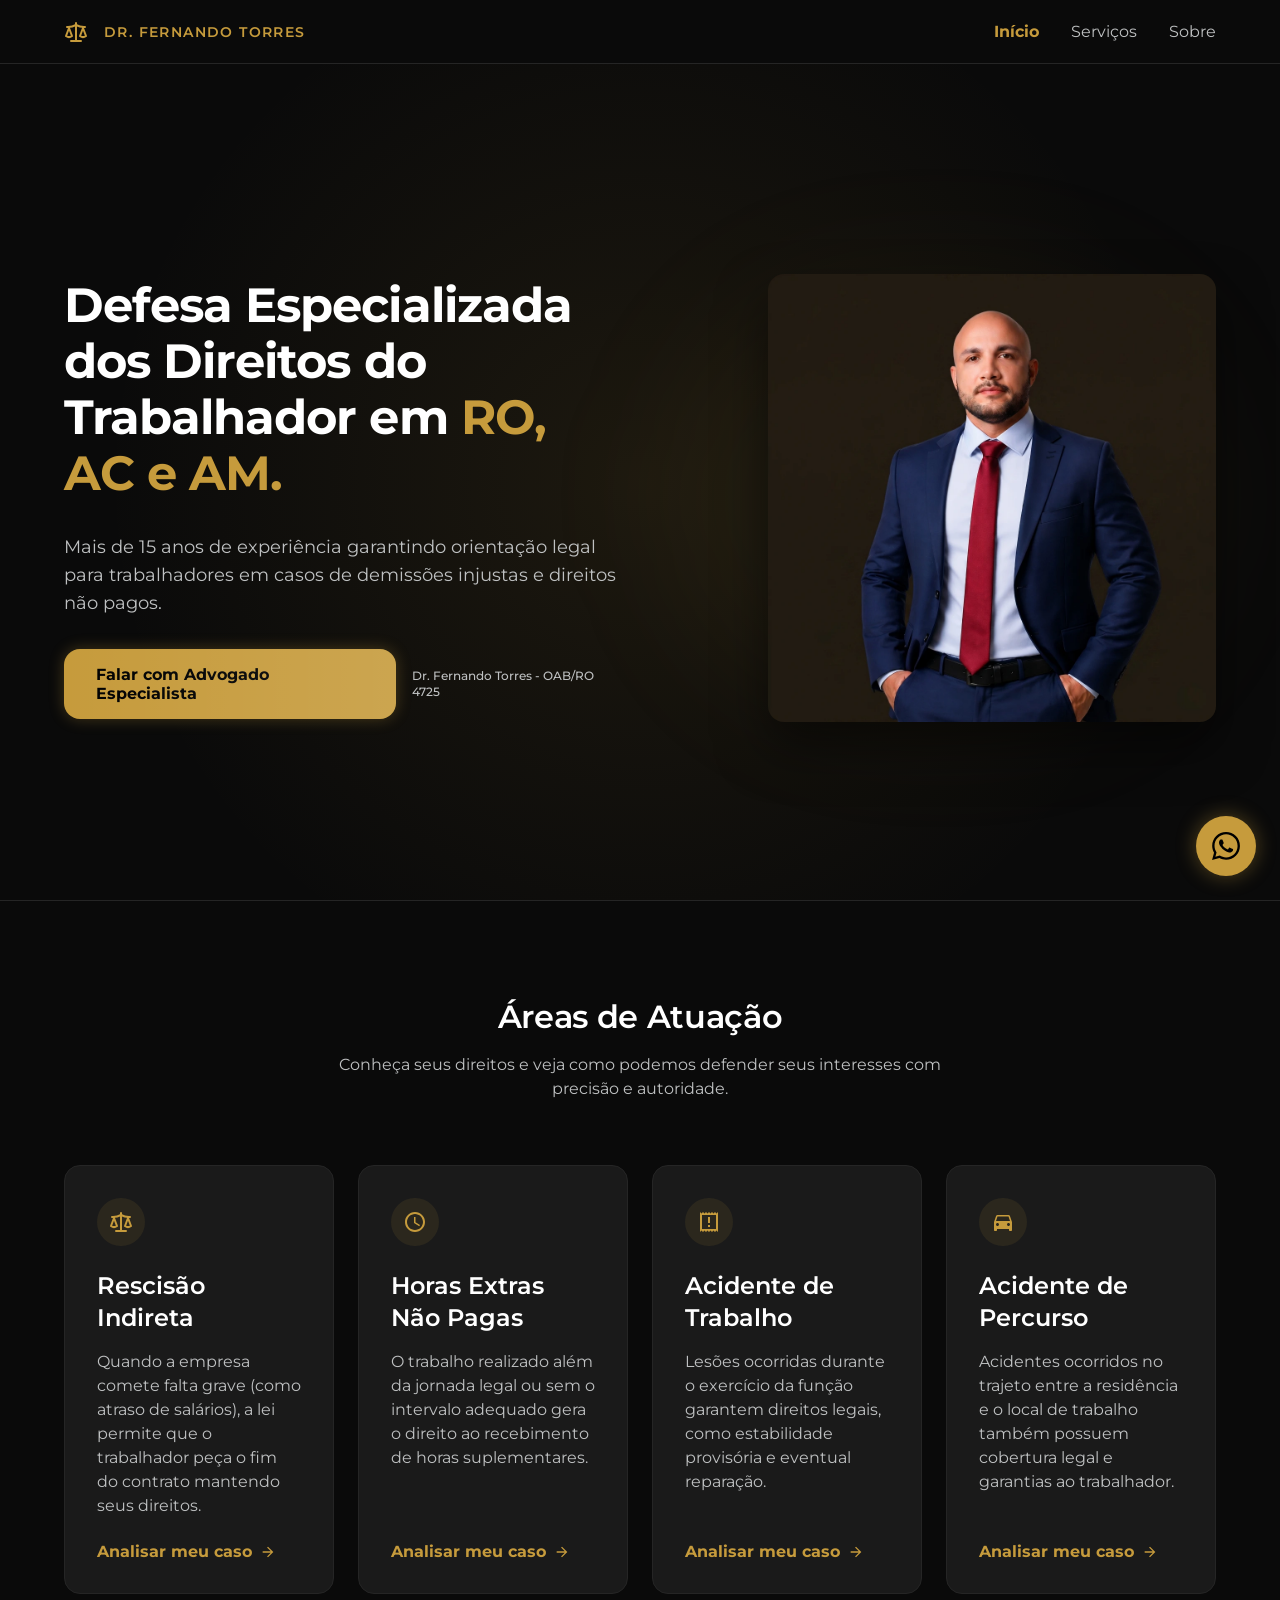
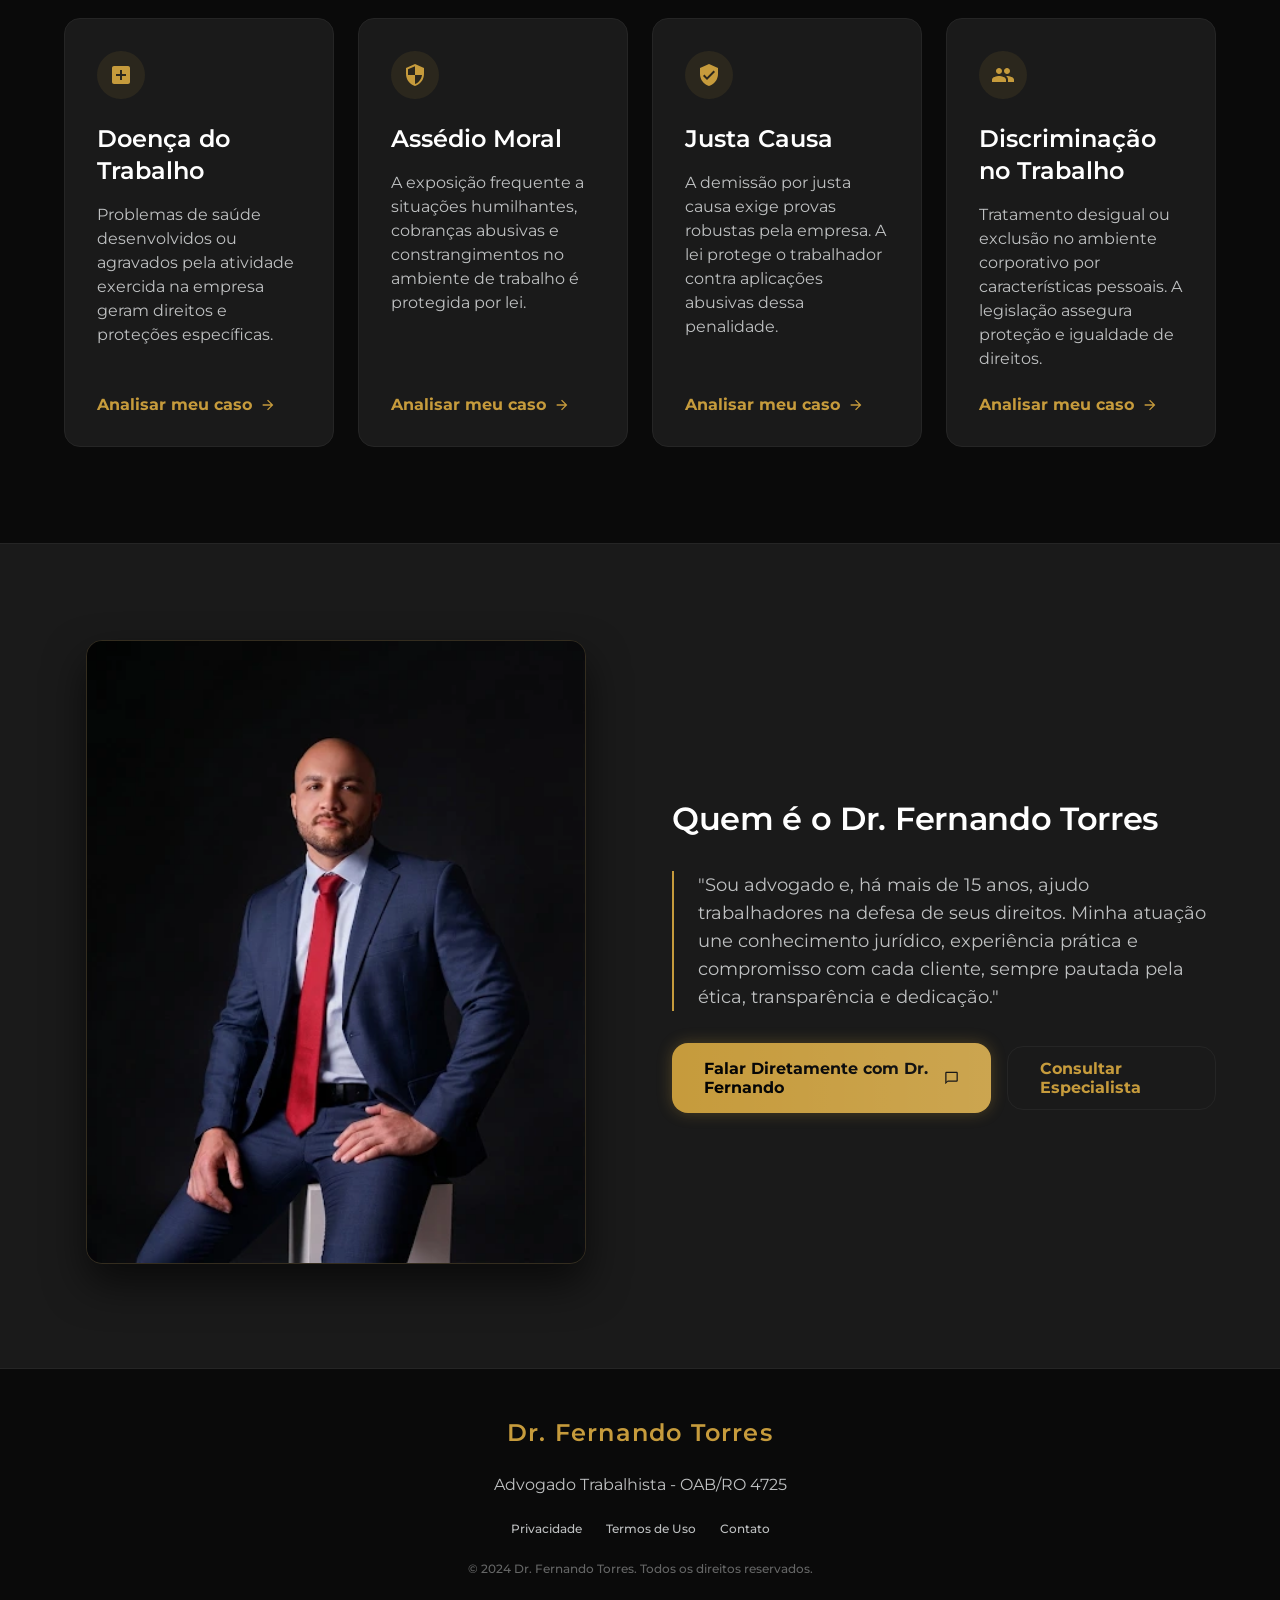
==== index.html @ d7e6d7a8 "refactor: update header and service card icons to new legal-themed graphic" ====
<!DOCTYPE html>
<html class="dark" lang="pt-BR">
<head>
<meta charset="utf-8">
<meta name="viewport" content="width=device-width, initial-scale=1.0">
<title>Dr. Fernando Torres - Advogado Trabalhista</title>

<!-- Favicon inline SVG - zero requisições -->
<link rel="icon" href="data:image/svg+xml,%3Csvg xmlns='http://www.w3.org/2000/svg' viewBox='0 0 24 24' fill='%23C69B3C'%3E%3Cpath d='M12 2L2 7v2h20V7L12 2zm-1 10h2v5h-2v-5zm-6 5h14v2H5v-2z'/%3E%3C/svg%3E">

<!-- CSS Crítico Inline (header + hero) -->
<style>
:root{--primary:#C69B3C;--on-primary:#000000;--background:#0A0A0A;--surface-container:#1A1A1A;--surface-container-lowest:#0A0A0A;--surface-variant:#252525;--on-background:#FFFFFF;--on-surface-variant:#BFC1C2;--border-color:#252525;--radius:1rem;--radius-full:9999px;--container-max:1280px;--margin-mobile:20px;--margin-desktop:64px}
*,*::before,*::after{box-sizing:border-box;margin:0;padding:0}
html{scroll-behavior:smooth;color-scheme:dark}
body{font-family:'Montserrat',sans-serif;background:var(--background);color:var(--on-background);min-height:100vh;display:flex;flex-direction:column;-webkit-font-smoothing:antialiased;-moz-osx-font-smoothing:grayscale}
a{color:inherit;text-decoration:none}
img{display:block;max-width:100%}
@font-face{font-family:'Montserrat';font-style:normal;font-weight:100 900;font-display:optional;src:url('fonts/Montserrat.woff2') format('woff2-variations')}
.flex{display:flex}
.flex-col{flex-direction:column}
.flex-grow{flex-grow:1}
.grid{display:grid}
.grid-cols-1{grid-template-columns:repeat(1,minmax(0,1fr))}
.hidden{display:none}
.w-full{width:100%}
.w-fit{width:fit-content}
.min-h-screen{min-height:100vh}
.object-contain{object-fit:contain}
.object-cover{object-fit:cover}
.relative{position:relative}
.absolute{position:absolute}
.fixed{position:fixed}
.inset-0{inset:0}
.top-0{top:0}
.z-0{z-index:0}
.z-10{z-index:10}
.z-50{z-index:50}
.overflow-hidden{overflow:hidden}
.items-center{align-items:center}
.items-start{align-items:flex-start}
.justify-center{justify-content:center}
.justify-between{justify-content:space-between}
.text-center{text-align:center}
.text-primary{color:var(--primary)}
.text-on-surface-variant{color:var(--on-surface-variant)}
.text-black{color:var(--on-primary)}
.bg-primary{background-color:var(--primary)}
.bg-surface-container-lowest{background-color:var(--surface-container-lowest)}
.bg-primary\/5{background-color:rgba(198,155,60,0.05)}
.border-surface-variant{border-color:var(--border-color)}
.border-b{border-bottom:1px solid var(--border-color)}
.rounded-full{border-radius:var(--radius-full)}
.blur-3xl{filter:blur(64px)}
.opacity-10{opacity:0.1}
.drop-shadow-2xl{filter:drop-shadow(0 25px 25px rgba(0,0,0,0.5))}
.mx-auto{margin-left:auto;margin-right:auto}
.gap-12{gap:3rem}
.gap-4{gap:1rem}
.gap-8{gap:2rem}
.space-y-8>*+*{margin-top:2rem}
.space-y-6>*+*{margin-top:1.5rem}
.pt-16{padding-top:4rem}
.pt-8{padding-top:2rem}
.pt-24{padding-top:6rem}
.pb-24{padding-bottom:6rem}
.px-margin-mobile{padding-left:20px;padding-right:20px}
.px-8{padding-left:2rem;padding-right:2rem}
.py-4{padding-top:1rem;padding-bottom:1rem}
.py-3{padding-top:.75rem;padding-bottom:.75rem}
.w-12{width:3rem}
.h-12{height:3rem}
.h-16{height:4rem}
.h-full{height:100%}
.max-w-container-max{max-width:var(--container-max)}
.max-w-5xl{max-width:64rem}
.max-w-3xl{max-width:48rem}
.max-w-md{max-width:28rem}
.font-bold{font-weight:700}
.uppercase{text-transform:uppercase}
.tracking-widest{letter-spacing:.1em}
.text-display-lg-mobile{font-size:32px;line-height:40px;letter-spacing:-.01em;font-weight:700}
.text-body-lg{font-size:18px;line-height:28px;font-weight:400}
.text-label-lg{font-size:14px;line-height:20px;letter-spacing:.1em;font-weight:600}
.text-label-md{font-size:12px;line-height:16px;font-weight:500}
.transition-all{transition:all .2s ease}
.transition-colors{transition:color .2s ease,background-color .2s ease,border-color .2s ease}
.rounded{border-radius:var(--radius)}
.border{border:1px solid var(--border-color)}
.mb-4{margin-bottom:1rem}
.mb-6{margin-bottom:1.5rem}
.mt-auto{margin-top:auto}
.gap-2{gap:.5rem}
.gap-6{gap:1.5rem}
.p-8{padding:2rem}
.p-4{padding:1rem}
header.fixed{position:fixed;top:0;left:0;right:0;z-index:50;height:4rem;display:flex;align-items:center;justify-content:space-between;padding-left:20px;padding-right:20px;background:var(--surface-container-lowest);border-bottom:1px solid var(--border-color)}
.shadow-\[0_0_15px_rgba\(198\2c 155\2c 60\2c 0\.3\)\]{box-shadow:0 0 15px rgba(198,155,60,.3)}
.shadow-\[0_0_20px_rgba\(198\2c 155\2c 60\2c 0\.4\)\]{box-shadow:0 0 20px rgba(198,155,60,.4)}
@media(min-width:640px){.sm\:flex-row{flex-direction:row}.sm\:items-center{align-items:center}}
@media(min-width:768px){
  .md\:flex{display:flex}
  .md\:hidden{display:none}
  .md\:px-margin-desktop{padding-left:64px;padding-right:64px}
  .md\:text-display-lg{font-size:48px;line-height:56px;letter-spacing:-.02em;font-weight:700}
  .md\:font-display-lg{font-family:'Montserrat',sans-serif}
  header.fixed{padding-left:64px;padding-right:64px}
  .md\:pb-8{padding-bottom:2rem}
  .md\:pb-16{padding-bottom:4rem}
  .md\:space-y-8>*+*{margin-top:2rem}
  .lg\:grid-cols-2{grid-template-columns:repeat(2,minmax(0,1fr))}
  .hero-section{min-height:calc(100vh - 4rem);display:flex;align-items:center}
  .hero-inner{width:100%}
}
@media(min-width:1024px){
  .lg\:grid-cols-2{grid-template-columns:repeat(2,minmax(0,1fr))}
  .lg\:justify-end{justify-content:flex-end}
  .lg\:space-y-12>*+*{margin-top:3rem}
  .sobre-grid{display:grid;grid-template-columns:1fr 1fr;gap:4rem;align-items:center}
  .sobre-img{max-width:480px;width:100%;border-radius:1rem;border:1px solid rgba(198,155,60,0.15);box-shadow:0 20px 40px rgba(0,0,0,0.6)}
}
.notification-toast{position:fixed;bottom:1.5rem;right:5.5rem;background:var(--surface-container);border:1px solid var(--surface-variant);border-radius:12px;padding:10px;display:flex;align-items:center;gap:10px;max-width:288px;z-index:49;box-shadow:0 10px 40px rgba(0,0,0,0.5);transform:translateX(calc(100% + 3rem));opacity:0;transition:transform .9s cubic-bezier(.25,.46,.45,.94),opacity .9s cubic-bezier(.25,.46,.45,.94)}
.notification-toast.show{transform:translateX(0);opacity:1}
.notification-close{position:absolute;top:-8px;right:-8px;width:24px;height:24px;border-radius:50%;background:var(--surface-variant);border:1px solid #333;color:var(--on-surface-variant);display:flex;align-items:center;justify-content:center;cursor:pointer;font-size:14px;line-height:1;z-index:1}
.notification-avatar{width:44px;height:44px;border-radius:50%;object-fit:cover;border:2px solid var(--primary);flex-shrink:0}
.notification-content{display:flex;flex-direction:column;gap:6px}
.notification-text{font-size:12px;line-height:1.4;color:var(--on-background)}
.notification-cta{background:var(--primary);color:var(--on-primary);padding:6px 12px;border-radius:8px;font-size:11px;font-weight:700;text-align:center;text-decoration:none;transition:opacity .2s}
.notification-cta:hover{opacity:.9}
@keyframes shine{0%{background-position:-200% center}100%{background-position:200% center}}
.btn-shine{position:relative;overflow:hidden}
.btn-shine::after{content:'';position:absolute;top:0;left:0;right:0;bottom:0;background:linear-gradient(90deg,transparent 0%,rgba(255,255,255,0.1) 50%,transparent 100%);background-size:200% 100%;animation:shine 3s ease-in-out infinite;pointer-events:none;border-radius:inherit}
@keyframes pulse-subtle{0%,100%{transform:scale(1)}50%{transform:scale(1.02)}}
.btn-pulse{animation:pulse-subtle 2s ease-in-out infinite}
.whatsapp-btn.btn-pulse{animation:pulse-subtle 2s ease-in-out infinite;transform-origin:center}
.mobile-menu{position:fixed;top:4rem;left:0;right:0;bottom:0;background:var(--surface-container-lowest);display:flex;flex-direction:column;align-items:center;justify-content:center;gap:2rem;z-index:40;transform:translateX(100%);transition:transform .3s cubic-bezier(.16,1,.3,1)}.mobile-menu.open{transform:translateX(0)}
.mobile-menu a{font-size:1.25rem;font-weight:600;color:var(--on-background);text-decoration:none}</style>

<!-- Preload CSS completo (não bloqueante) -->
<link rel="preload" href="style.css" as="style" onload="this.onload=null;this.rel='stylesheet'">
<noscript><link rel="stylesheet" href="style.css"></noscript>

<!-- Preload fontes -->
<link rel="preload" href="fonts/Montserrat.woff2" as="font" type="font/woff2" crossorigin>

<!-- Preload hero image LCP -->
<link rel="preload" href="img/hero.webp" as="image" imagesrcset="img/hero-280.webp 280w, img/hero.webp 1080w" imagesizes="(max-width: 640px) 280px, 420px" fetchpriority="high">
</head>
<body>
<!-- Header -->
<header class="fixed">
  <div class="flex items-center gap-4">
    <svg class="text-primary" width="24" height="24" viewBox="0 0 24 24" fill="none" stroke="currentColor" stroke-width="2" stroke-linecap="round" stroke-linejoin="round"><path d="M12 3v18"/><path d="m19 8 3 8a5 5 0 0 1-6 0zV7"/><path d="M3 7h1a17 17 0 0 0 8-2 17 17 0 0 0 8 2h1"/><path d="m5 8 3 8a5 5 0 0 1-6 0zV7"/><path d="M7 21h10"/></svg>
    <span class="text-label-lg uppercase tracking-widest text-primary">Dr. Fernando Torres</span>
  </div>
  <button class="md:hidden text-primary" aria-label="Menu" onclick="toggleMenu()">
    <svg width="24" height="24" viewBox="0 0 24 24" fill="currentColor"><path d="M3 6h18v2H3V6zm0 5h18v2H3v-2zm0 5h18v2H3v-2z"/></svg>
  </button>
  <nav class="hidden md:flex gap-8">
    <a class="text-primary font-bold transition-colors" href="#inicio">Início</a>
    <a class="text-on-surface-variant transition-colors" href="#servicos">Serviços</a>
    <a class="text-on-surface-variant transition-colors" href="#sobre">Sobre</a>
  </nav>
  <nav class="mobile-menu md:hidden" id="mobileMenu">
    <a href="#inicio" onclick="toggleMenu()">Início</a>
    <a href="#servicos" onclick="toggleMenu()">Serviços</a>
    <a href="#sobre" onclick="toggleMenu()">Sobre</a>
  </nav>
</header>

<!-- Main -->
<main class="flex-grow pt-16">
  <!-- Hero Section -->
  <section class="hero-section relative pt-8 lg:pt-24 px-margin-mobile md:px-margin-desktop overflow-hidden" id="inicio">
    <div class="absolute inset-0 z-0 opacity-10" style="background-image:radial-gradient(circle at center,#c69b3c 0%,transparent 70%)"></div>
    <div class="hero-inner max-w-container-max mx-auto grid grid-cols-1 lg:grid-cols-2 gap-8 md:gap-12 items-center relative z-10 py-4 md:py-0">
      <div class="space-y-6 md:space-y-8">
        <h1 class="text-display-lg-mobile md:text-display-lg md:font-display-lg">
          Defesa Especializada dos Direitos do Trabalhador em <span class="text-primary">RO, AC e AM.</span>
        </h1>
        <p class="text-body-lg text-on-surface-variant">
          Mais de 15 anos de experiência garantindo orientação legal para trabalhadores em casos de demissões injustas e direitos não pagos.
        </p>
        <div class="flex flex-col sm:flex-row gap-4 items-start sm:items-center">
          <a class="bg-primary text-black px-8 py-4 rounded font-bold transition-all shadow-[0_0_15px_rgba(198,155,60,0.3)] btn-shine btn-pulse" href="https://wa.me/556992320246?text=Ol%C3%A1%2C%20vi%20o%20an%C3%BAncio%20no%20Google%20e%20preciso%20de%20orienta%C3%A7%C3%A3o%20trabalhista." target="_blank" rel="noopener">
            Falar com Advogado Especialista
          </a>
          <span class="text-label-md text-on-surface-variant">Dr. Fernando Torres - OAB/RO 4725</span>
        </div>
      </div>
      <div class="relative flex justify-center lg:justify-end">
        <div class="absolute inset-0 bg-primary/5 rounded-full blur-3xl"></div>
        <img alt="Dr. Fernando Torres" class="relative z-10 w-full max-w-md object-cover drop-shadow-2xl" src="img/hero.webp" srcset="img/hero-280.webp 280w, img/hero.webp 1080w" sizes="(max-width: 640px) 280px, 420px" fetchpriority="high" decoding="async" style="height:auto;max-height:520px;border-radius:1rem;">
      </div>
    </div>
  </section>

  <!-- Services Section -->
  <section class="py-16 lg:py-24 px-margin-mobile md:px-margin-desktop bg-surface-container-lowest relative border-t border-surface-variant" id="servicos">
    <div class="max-w-container-max mx-auto space-y-16">
      <div class="text-center space-y-4">
        <h2 class="text-headline-lg">Áreas de Atuação</h2>
        <p class="text-body-md text-on-surface-variant max-w-2xl mx-auto">Conheça seus direitos e veja como podemos defender seus interesses com precisão e autoridade.</p>
      </div>
      <div id="services-grid" class="grid">
        <!-- Card 1 -->
        <div class="card-servico">
          <div class="w-12 h-12 rounded-full bg-primary/10 flex items-center justify-center mb-6">
            <svg width="24" height="24" viewBox="0 0 24 24" fill="none" stroke="currentColor" stroke-width="2" stroke-linecap="round" stroke-linejoin="round" class="text-primary"><path d="M12 3v18"/><path d="m19 8 3 8a5 5 0 0 1-6 0zV7"/><path d="M3 7h1a17 17 0 0 0 8-2 17 17 0 0 0 8 2h1"/><path d="m5 8 3 8a5 5 0 0 1-6 0zV7"/><path d="M7 21h10"/></svg>
          </div>
          <h3 class="text-headline-md mb-4 text-white">Rescisão Indireta</h3>
          <p class="text-body-md text-on-surface-variant flex-grow mb-6">Quando a empresa comete falta grave (como atraso de salários), a lei permite que o trabalhador peça o fim do contrato mantendo seus direitos.</p>
          <a class="text-primary font-bold flex items-center gap-2" href="https://wa.me/556992320246?text=Ol%C3%A1%2C%20vi%20o%20an%C3%BAncio%20no%20Google%20e%20preciso%20de%20orienta%C3%A7%C3%A3o%20trabalhista%20sobre%20rescis%C3%A3o%20indireta." target="_blank" rel="noopener">
            Analisar meu caso <svg width="16" height="16" viewBox="0 0 24 24" fill="currentColor"><path d="M12 4l-1.41 1.41L16.17 11H4v2h12.17l-5.58 5.59L12 20l8-8-8-8z"/></svg>
          </a>
        </div>
        <!-- Card 2 -->
        <div class="card-servico">
          <div class="w-12 h-12 rounded-full bg-primary/10 flex items-center justify-center mb-6">
            <svg width="24" height="24" viewBox="0 0 24 24" fill="currentColor" class="text-primary"><path d="M11.99 2C6.47 2 2 6.48 2 12s4.47 10 9.99 10C17.52 22 22 17.52 22 12S17.52 2 11.99 2zM12 20c-4.42 0-8-3.58-8-8s3.58-8 8-8 8 3.58 8 8-3.58 8-8 8zm.5-13H11v6l5.25 3.15.75-1.23-4.5-2.67z"/></svg>
          </div>
          <h3 class="text-headline-md mb-4 text-white">Horas Extras Não Pagas</h3>
          <p class="text-body-md text-on-surface-variant flex-grow mb-6">O trabalho realizado além da jornada legal ou sem o intervalo adequado gera o direito ao recebimento de horas suplementares.</p>
          <a class="text-primary font-bold flex items-center gap-2" href="https://wa.me/556992320246?text=Ol%C3%A1%2C%20vi%20o%20an%C3%BAncio%20no%20Google%20e%20preciso%20de%20orienta%C3%A7%C3%A3o%20trabalhista%20sobre%20horas%20extras%20n%C3%A3o%20pagas." target="_blank" rel="noopener">
            Analisar meu caso <svg width="16" height="16" viewBox="0 0 24 24" fill="currentColor"><path d="M12 4l-1.41 1.41L16.17 11H4v2h12.17l-5.58 5.59L12 20l8-8-8-8z"/></svg>
          </a>
        </div>
        <!-- Card 3 -->
        <div class="card-servico">
          <div class="w-12 h-12 rounded-full bg-primary/10 flex items-center justify-center mb-6">
            <svg width="24" height="24" viewBox="0 0 24 24" fill="currentColor" class="text-primary"><path d="M19.5 3.5L18 2l-1.5 1.5L15 2l-1.5 1.5L12 2l-1.5 1.5L9 2 7.5 3.5 6 2 4.5 3.5 3 2v20l1.5-1.5L6 22l1.5-1.5L9 22l1.5-1.5L12 22l1.5-1.5L15 22l1.5-1.5L18 22l1.5-1.5L21 22V2l-1.5 1.5zM19 19.09H5V4.91h14v14.18zM11 15h2v2h-2zm0-8h2v6h-2z"/></svg>
          </div>
          <h3 class="text-headline-md mb-4 text-white">Acidente de Trabalho</h3>
          <p class="text-body-md text-on-surface-variant flex-grow mb-6">Lesões ocorridas durante o exercício da função garantem direitos legais, como estabilidade provisória e eventual reparação.</p>
          <a class="text-primary font-bold flex items-center gap-2" href="https://wa.me/556992320246?text=Ol%C3%A1%2C%20vi%20o%20an%C3%BAncio%20no%20Google%20e%20preciso%20de%20orienta%C3%A7%C3%A3o%20trabalhista%20sobre%20acidente%20de%20trabalho." target="_blank" rel="noopener">
            Analisar meu caso <svg width="16" height="16" viewBox="0 0 24 24" fill="currentColor"><path d="M12 4l-1.41 1.41L16.17 11H4v2h12.17l-5.58 5.59L12 20l8-8-8-8z"/></svg>
          </a>
        </div>
        <!-- Card 4 -->
        <div class="card-servico">
          <div class="w-12 h-12 rounded-full bg-primary/10 flex items-center justify-center mb-6">
            <svg width="24" height="24" viewBox="0 0 24 24" fill="currentColor" class="text-primary"><path d="M18.92 6.01C18.72 5.42 18.16 5 17.5 5h-11c-.66 0-1.21.42-1.42 1.01L3 12v8c0 .55.45 1 1 1h1c.55 0 1-.45 1-1v-1h12v1c0 .55.45 1 1 1h1c.55 0 1-.45 1-1v-8l-2.08-5.99zM6.5 16c-.83 0-1.5-.67-1.5-1.5S5.67 13 6.5 13s1.5.67 1.5 1.5S7.33 16 6.5 16zm11 0c-.83 0-1.5-.67-1.5-1.5s.67-1.5 1.5-1.5 1.5.67 1.5 1.5-.67 1.5-1.5 1.5zM5 11l1.5-4.5h11L19 11H5z"/></svg>
          </div>
          <h3 class="text-headline-md mb-4 text-white">Acidente de Percurso</h3>
          <p class="text-body-md text-on-surface-variant flex-grow mb-6">Acidentes ocorridos no trajeto entre a residência e o local de trabalho também possuem cobertura legal e garantias ao trabalhador.</p>
          <a class="text-primary font-bold flex items-center gap-2" href="https://wa.me/556992320246?text=Ol%C3%A1%2C%20vi%20o%20an%C3%BAncio%20no%20Google%20e%20preciso%20de%20orienta%C3%A7%C3%A3o%20trabalhista%20sobre%20acidente%20de%20percurso." target="_blank" rel="noopener">
            Analisar meu caso <svg width="16" height="16" viewBox="0 0 24 24" fill="currentColor"><path d="M12 4l-1.41 1.41L16.17 11H4v2h12.17l-5.58 5.59L12 20l8-8-8-8z"/></svg>
          </a>
        </div>
        <!-- Card 5 -->
        <div class="card-servico">
          <div class="w-12 h-12 rounded-full bg-primary/10 flex items-center justify-center mb-6">
            <svg width="24" height="24" viewBox="0 0 24 24" fill="currentColor" class="text-primary"><path d="M19 3H5c-1.1 0-2 .9-2 2v14c0 1.1.9 2 2 2h14c1.1 0 2-.9 2-2V5c0-1.1-.9-2-2-2zm-2 10h-4v4h-2v-4H7v-2h4V7h2v4h4v2z"/></svg>
          </div>
          <h3 class="text-headline-md mb-4 text-white">Doença do Trabalho</h3>
          <p class="text-body-md text-on-surface-variant flex-grow mb-6">Problemas de saúde desenvolvidos ou agravados pela atividade exercida na empresa geram direitos e proteções específicas.</p>
          <a class="text-primary font-bold flex items-center gap-2" href="https://wa.me/556992320246?text=Ol%C3%A1%2C%20vi%20o%20an%C3%BAncio%20no%20Google%20e%20preciso%20de%20orienta%C3%A7%C3%A3o%20trabalhista%20sobre%20doen%C3%A7a%20do%20trabalho." target="_blank" rel="noopener">
            Analisar meu caso <svg width="16" height="16" viewBox="0 0 24 24" fill="currentColor"><path d="M12 4l-1.41 1.41L16.17 11H4v2h12.17l-5.58 5.59L12 20l8-8-8-8z"/></svg>
          </a>
        </div>
        <!-- Card 6 -->
        <div class="card-servico">
          <div class="w-12 h-12 rounded-full bg-primary/10 flex items-center justify-center mb-6">
            <svg width="24" height="24" viewBox="0 0 24 24" fill="currentColor" class="text-primary"><path d="M12 1L3 5v6c0 5.55 3.84 10.74 9 12 5.16-1.26 9-6.45 9-12V5l-9-4zm0 10.99h7c-.53 4.12-3.28 7.79-7 8.94V12H5V6.3l7-3.11v8.8z"/></svg>
          </div>
          <h3 class="text-headline-md mb-4 text-white">Assédio Moral</h3>
          <p class="text-body-md text-on-surface-variant flex-grow mb-6">A exposição frequente a situações humilhantes, cobranças abusivas e constrangimentos no ambiente de trabalho é protegida por lei.</p>
          <a class="text-primary font-bold flex items-center gap-2" href="https://wa.me/556992320246?text=Ol%C3%A1%2C%20vi%20o%20an%C3%BAncio%20no%20Google%20e%20preciso%20de%20orienta%C3%A7%C3%A3o%20trabalhista%20sobre%20ass%C3%A9dio%20moral." target="_blank" rel="noopener">
            Analisar meu caso <svg width="16" height="16" viewBox="0 0 24 24" fill="currentColor"><path d="M12 4l-1.41 1.41L16.17 11H4v2h12.17l-5.58 5.59L12 20l8-8-8-8z"/></svg>
          </a>
        </div>
        <!-- Card 7 -->
        <div class="card-servico">
          <div class="w-12 h-12 rounded-full bg-primary/10 flex items-center justify-center mb-6">
            <svg width="24" height="24" viewBox="0 0 24 24" fill="currentColor" class="text-primary"><path d="M12 1L3 5v6c0 5.55 3.84 10.74 9 12 5.16-1.26 9-6.45 9-12V5l-9-4zm-2 16l-4-4 1.41-1.41L10 14.17l6.59-6.59L18 9l-8 8z"/></svg>
          </div>
          <h3 class="text-headline-md mb-4 text-white">Justa Causa</h3>
          <p class="text-body-md text-on-surface-variant flex-grow mb-6">A demissão por justa causa exige provas robustas pela empresa. A lei protege o trabalhador contra aplicações abusivas dessa penalidade.</p>
          <a class="text-primary font-bold flex items-center gap-2" href="https://wa.me/556992320246?text=Ol%C3%A1%2C%20vi%20o%20an%C3%BAncio%20no%20Google%20e%20preciso%20de%20orienta%C3%A7%C3%A3o%20trabalhista%20sobre%20justa%20causa." target="_blank" rel="noopener">
            Analisar meu caso <svg width="16" height="16" viewBox="0 0 24 24" fill="currentColor"><path d="M12 4l-1.41 1.41L16.17 11H4v2h12.17l-5.58 5.59L12 20l8-8-8-8z"/></svg>
          </a>
        </div>
        <!-- Card 8 -->
        <div class="card-servico">
          <div class="w-12 h-12 rounded-full bg-primary/10 flex items-center justify-center mb-6">
            <svg width="24" height="24" viewBox="0 0 24 24" fill="currentColor" class="text-primary"><path d="M16 11c1.66 0 2.99-1.34 2.99-3S17.66 5 16 5c-1.66 0-3 1.34-3 3s1.34 3 3 3zm-8 0c1.66 0 2.99-1.34 2.99-3S9.66 5 8 5C6.34 5 5 6.34 5 8s1.34 3 3 3zm0 2c-2.33 0-7 1.17-7 3.5V19h14v-2.5c0-2.33-4.67-3.5-7-3.5zm8 0c-.29 0-.62.02-.97.05 1.16.84 1.97 1.97 1.97 3.45V19h6v-2.5c0-2.33-4.67-3.5-7-3.5z"/></svg>
          </div>
          <h3 class="text-headline-md mb-4 text-white">Discriminação no Trabalho</h3>
          <p class="text-body-md text-on-surface-variant flex-grow mb-6">Tratamento desigual ou exclusão no ambiente corporativo por características pessoais. A legislação assegura proteção e igualdade de direitos.</p>
          <a class="text-primary font-bold flex items-center gap-2" href="https://wa.me/556992320246?text=Ol%C3%A1%2C%20vi%20o%20an%C3%BAncio%20no%20Google%20e%20preciso%20de%20orienta%C3%A7%C3%A3o%20trabalhista%20sobre%20discrimina%C3%A7%C3%A3o%20no%20trabalho." target="_blank" rel="noopener">
            Analisar meu caso <svg width="16" height="16" viewBox="0 0 24 24" fill="currentColor"><path d="M12 4l-1.41 1.41L16.17 11H4v2h12.17l-5.58 5.59L12 20l8-8-8-8z"/></svg>
          </a>
        </div>
      </div>
    </div>
  </section>

  <!-- Sobre Section -->
  <section class="py-16 lg:py-24 px-margin-mobile md:px-margin-desktop bg-surface-container border-t border-surface-variant relative overflow-hidden" id="sobre">
    <div class="max-w-container-max mx-auto sobre-grid">
      <!-- Imagem Bio -->
      <div class="flex justify-center lg:justify-start" style="margin-bottom:0.5rem">
        <img alt="Dr. Fernando Torres - Advocacia Trabalhista" class="sobre-img w-full" src="img/Quem%20%C3%A9%20o%20Dr.%20Fernando%20Torres.webp" decoding="async" loading="lazy" style="height:auto;width:100%;max-width:500px">
      </div>
      <!-- Texto -->
      <div class="space-y-8" style="display:flex;flex-direction:column;justify-content:center">
        <h2 class="text-headline-lg">Quem é o Dr. Fernando Torres</h2>
        <p class="text-body-lg text-on-surface-variant leading-relaxed border-l-2 border-primary pl-6">
          "Sou advogado e, há mais de 15 anos, ajudo trabalhadores na defesa de seus direitos. Minha atuação une conhecimento jurídico, experiência prática e compromisso com cada cliente, sempre pautada pela ética, transparência e dedicação."
        </p>
        <div class="flex flex-col sm:flex-row gap-4 items-start sm:items-center">
          <a class="bg-primary text-black px-8 py-4 rounded font-bold transition-all shadow-[0_0_15px_rgba(198,155,60,0.3)] w-fit flex items-center gap-2 btn-shine btn-pulse" href="https://wa.me/556992320246?text=Ol%C3%A1%2C%20vi%20o%20an%C3%BAncio%20no%20Google%20e%20preciso%20de%20orienta%C3%A7%C3%A3o%20trabalhista." target="_blank" rel="noopener">
            Falar Diretamente com Dr. Fernando
            <svg width="20" height="20" viewBox="0 0 24 24" fill="currentColor"><path d="M20 2H4c-1.1 0-2 .9-2 2v18l4-4h14c1.1 0 2-.9 2-2V4c0-1.1-.9-2-2-2zm0 14H6l-2 2V4h16v12z"/></svg>
          </a>
          <a class="bg-transparent border border-primary text-primary px-8 py-3 rounded font-bold transition-colors w-fit btn-pulse" href="https://wa.me/556992320246?text=Ol%C3%A1%2C%20vi%20o%20an%C3%BAncio%20no%20Google%20e%20preciso%20de%20orienta%C3%A7%C3%A3o%20trabalhista." target="_blank" rel="noopener">Consultar Especialista</a>
        </div>
      </div>
    </div>
  </section>
</main>

<!-- Footer -->
<footer>
  <div class="text-primary font-bold text-headline-md tracking-wider">Dr. Fernando Torres</div>
  <p class="text-body-md text-on-surface-variant">Advogado Trabalhista - OAB/RO 4725</p>
  <div class="flex gap-6 text-label-md">
    <a class="text-on-surface-variant transition-colors" href="#">Privacidade</a>
    <a class="text-on-surface-variant transition-colors" href="#">Termos de Uso</a>
    <a class="text-on-surface-variant transition-colors" href="#">Contato</a>
  </div>
  <p class="text-label-md" style="color:rgba(191,193,194,0.5)">&copy; 2024 Dr. Fernando Torres. Todos os direitos reservados.</p>
</footer>

<!-- Floating Notification Toast -->
<div id="notification-toast" class="notification-toast">
  <button class="notification-close" onclick="this.parentElement.classList.remove('show')" aria-label="Fechar">×</button>
  <img src="img/hero.webp" alt="Dr. Fernando Torres" class="notification-avatar" loading="lazy">
  <div class="notification-content">
    <p class="notification-text">Fale diretamente com o Dr. Fernando Torres no WhatsApp</p>
    <a href="https://wa.me/556992320246?text=Ol%C3%A1%2C%20vi%20o%20an%C3%BAncio%20no%20Google%20e%20preciso%20de%20orienta%C3%A7%C3%A3o%20trabalhista." target="_blank" rel="noopener" class="notification-cta">Falar Agora</a>
  </div>
</div>

<!-- WhatsApp Sticky Button -->
<a class="whatsapp-btn btn-pulse" href="https://wa.me/556992320246?text=Ol%C3%A1%2C%20vi%20o%20an%C3%BAncio%20no%20Google%20e%20preciso%20de%20orienta%C3%A7%C3%A3o%20trabalhista." target="_blank" rel="noopener" aria-label="Falar com Dr. Fernando Torres no WhatsApp">
  <svg fill="currentColor" height="28" width="28" viewBox="0 0 24 24" xmlns="http://www.w3.org/2000/svg">
    <path d="M.057 24l1.687-6.163c-1.041-1.804-1.588-3.849-1.587-5.946.003-6.556 5.338-11.891 11.893-11.891 3.181.001 6.167 1.24 8.413 3.488 2.245 2.248 3.481 5.236 3.48 8.414-.003 6.557-5.338 11.892-11.893 11.892-1.99-.001-3.951-.5-5.688-1.448l-6.305 1.654zm6.597-3.807c1.676.995 3.276 1.591 5.392 1.592 5.448 0 9.886-4.434 9.889-9.885.002-5.462-4.415-9.89-9.881-9.892-5.452 0-9.887 4.434-9.889 9.884-.001 2.225.651 3.891 1.746 5.634l-.999 3.648 3.742-.981zm11.387-5.464c-.074-.124-.272-.198-.57-.347-.297-.149-1.758-.868-2.031-.967-.272-.099-.47-.149-.669.149-.198.297-.768.967-.941 1.165-.173.198-.347.223-.644.074-.297-.149-1.255-.462-2.39-1.475-.88-.788-1.48-1.761-1.653-2.059-.173-.297-.018-.458.13-.606.134-.133.297-.347.446-.521.151-.172.2-.296.3-.495.099-.198.05-.372-.025-.521-.075-.148-.669-1.611-.916-2.206-.242-.579-.487-.501-.669-.51l-.57-.01c-.198 0-.52.074-.792.347-.272.297-1.04 1.016-1.04 2.479 0 1.462 1.065 2.876 1.213 3.074.149.198 2.095 3.2 5.076 4.487.709.306 1.263.489 1.694.626.712.226 1.36.194 1.872.118.571-.085 1.758-.719 2.006-1.413.248-.695.248-1.29.173-1.414z"></path>
  </svg>
</a>

<script>
setTimeout(function(){var n=document.getElementById('notification-toast');n&&n.classList.add('show')},5000)
function toggleMenu(){document.getElementById('mobileMenu').classList.toggle('open')}
</script>
</body>
</html>
---- style.css ----
/* ============================================================
   Dr. Fernando Torres - Advogado Trabalhista
   Full Stylesheet (carregado via preload não-bloqueante)
   ============================================================ */

/* ---- Color Variables ---- */
:root {
  --primary: #C69B3C;
  --primary-hover: #d4a83f;
  --primary-glow: rgba(198, 155, 60, 0.3);
  --primary-glow-heavy: rgba(198, 155, 60, 0.4);
  --on-primary: #000000;
  --background: #0A0A0A;
  --surface-container: #1A1A1A;
  --surface-container-lowest: #0A0A0A;
  --surface-variant: #252525;
  --on-background: #FFFFFF;
  --on-surface-variant: #BFC1C2;
  --border-color: #252525;
  --radius: 1rem;
  --radius-full: 9999px;
  --container-max: 1280px;
  --margin-mobile: 20px;
  --margin-desktop: 64px;
}

/* ---- Reset & Base ---- */
*, *::before, *::after { box-sizing: border-box; margin: 0; padding: 0; }
html { scroll-behavior: smooth; }
body { font-family: 'Montserrat', sans-serif; background: var(--background); color: var(--on-background); min-height: 100vh; display: flex; flex-direction: column; -webkit-font-smoothing: antialiased; -moz-osx-font-smoothing: grayscale; }
a { color: inherit; text-decoration: none; }
img { display: block; max-width: 100%; }

/* ---- Layout ---- */
.flex { display: flex; }
.flex-col { flex-direction: column; }
.flex-grow { flex-grow: 1; }
.grid { display: grid; }
.grid-cols-1 { grid-template-columns: repeat(1, minmax(0, 1fr)); }
.hidden { display: none; }
.w-full { width: 100%; }
.w-fit { width: fit-content; }
.w-12 { width: 3rem; }
.h-12 { height: 3rem; }
.h-16 { height: 4rem; }
.h-full { height: 100%; }
.min-h-screen { min-height: 100vh; }
.object-contain { object-fit: contain; }
.object-cover { object-fit: cover; }
.relative { position: relative; }
.absolute { position: absolute; }
.fixed { position: fixed; }
.top-0 { top: 0; left: 0; right: 0; }
.bottom-6 { bottom: 1.5rem; }
.right-6 { right: 1.5rem; }
.inset-0 { inset: 0; }
.-inset-4 { top: -1rem; right: -1rem; bottom: -1rem; left: -1rem; }
.z-0 { z-index: 0; }
.z-10 { z-index: 10; }
.z-50 { z-index: 50; }
.overflow-hidden { overflow: hidden; }

/* ---- Spacing ---- */
.p-4 { padding: 1rem; }
.p-8 { padding: 2rem; }
.px-8 { padding-left: 2rem; padding-right: 2rem; }
.px-margin-mobile { padding-left: 20px; padding-right: 20px; }
.py-12 { padding-top: 3rem; padding-bottom: 3rem; }
.py-16 { padding-top: 4rem; padding-bottom: 4rem; }
.py-24 { padding-top: 6rem; padding-bottom: 6rem; }
.py-3 { padding-top: 0.75rem; padding-bottom: 0.75rem; }
.py-4 { padding-top: 1rem; padding-bottom: 1rem; }
.pt-0 { padding-top: 0; }
.pt-8 { padding-top: 2rem; }
.pt-16 { padding-top: 4rem; }
.pt-24 { padding-top: 6rem; }
.pb-0 { padding-bottom: 0; }
.pb-12 { padding-bottom: 3rem; }
.pb-24 { padding-bottom: 6rem; }
.pl-6 { padding-left: 1.5rem; }
.mx-auto { margin-left: auto; margin-right: auto; }
.mt-8 { margin-top: 2rem; }
.mt-auto { margin-top: auto; }
.mb-4 { margin-bottom: 1rem; }
.mb-6 { margin-bottom: 1.5rem; }

/* ---- Gap ---- */
.gap-2 { gap: 0.5rem; }
.gap-4 { gap: 1rem; }
.gap-6 { gap: 1.5rem; }
.gap-8 { gap: 2rem; }
.gap-12 { gap: 3rem; }
.gap-16 { gap: 4rem; }

/* ---- Space-y ---- */
.space-y-4 > * + * { margin-top: 1rem; }
.space-y-6 > * + * { margin-top: 1.5rem; }
.space-y-8 > * + * { margin-top: 2rem; }
.space-y-16 > * + * { margin-top: 4rem; }

/* ---- Alignment ---- */
.items-center { align-items: center; }
.items-start { align-items: flex-start; }
.justify-center { justify-content: center; }
.justify-between { justify-content: space-between; }
.text-center { text-align: center; }

/* ---- Colors ---- */
.bg-background { background-color: var(--background); }
.bg-primary { background-color: var(--primary); }
.bg-primary\/10 { background-color: rgba(198, 155, 60, 0.1); }
.bg-primary\/5 { background-color: rgba(198, 155, 60, 0.05); }
.bg-surface-container { background-color: var(--surface-container); }
.bg-surface-container-lowest { background-color: var(--surface-container-lowest); }
.bg-transparent { background-color: transparent; }
.text-black { color: var(--on-primary); }
.text-on-background { color: var(--on-background); }
.text-on-surface-variant { color: var(--on-surface-variant); }
.text-primary { color: var(--primary); }
.text-white { color: #FFFFFF; }
.text-sm { font-size: 0.875rem; line-height: 1.25rem; }
.border-primary { border-color: var(--primary); }
.border-surface-variant { border-color: var(--border-color); }
.border { border: 1px solid var(--border-color); }
.border-b { border-bottom: 1px solid var(--border-color); }
.border-t { border-top: 1px solid var(--border-color); }
.border-l-2 { border-left: 2px solid var(--primary); }

/* ---- Typography ---- */
.font-bold { font-weight: 700; }
.uppercase { text-transform: uppercase; }
.tracking-wider { letter-spacing: 0.05em; }
.tracking-widest { letter-spacing: 0.1em; }
.leading-relaxed { line-height: 1.625; }

.text-display-lg-mobile { font-size: 32px; line-height: 40px; letter-spacing: -0.01em; font-weight: 700; }
.text-headline-lg { font-size: 32px; line-height: 40px; letter-spacing: -0.01em; font-weight: 600; }
.text-headline-md { font-size: 24px; line-height: 32px; font-weight: 600; }
.text-body-lg { font-size: 18px; line-height: 28px; font-weight: 400; }
.text-body-md { font-size: 16px; line-height: 24px; font-weight: 400; }
.text-label-lg { font-size: 14px; line-height: 20px; letter-spacing: 0.1em; font-weight: 600; }
.text-label-md { font-size: 12px; line-height: 16px; font-weight: 500; }

.font-display-lg-mobile { font-family: 'Montserrat', sans-serif; }
.font-headline-lg { font-family: 'Montserrat', sans-serif; }
.font-headline-md { font-family: 'Montserrat', sans-serif; }
.font-body-lg { font-family: 'Montserrat', sans-serif; }
.font-body-md { font-family: 'Montserrat', sans-serif; }
.font-label-lg { font-family: 'Montserrat', sans-serif; }
.font-label-md { font-family: 'Montserrat', sans-serif; }

/* ---- Border Radius ---- */
.rounded { border-radius: var(--radius); }
.rounded-full { border-radius: var(--radius-full); }
.rounded-xl { border-radius: 1.5rem; }
.rounded-DEFAULT { border-radius: var(--radius); }

/* ---- Shadows / Effects ---- */
.shadow-2xl { box-shadow: 0 25px 50px -12px rgba(0, 0, 0, 0.25); }
.drop-shadow-2xl { filter: drop-shadow(0 25px 25px rgba(0, 0, 0, 0.5)); }
.blur-3xl { filter: blur(64px); }
.opacity-10 { opacity: 0.1; }

/* ---- Transitions ---- */
.transition-all { transition: all 0.2s ease; }
.transition-colors { transition: color 0.2s ease, background-color 0.2s ease, border-color 0.2s ease; }
.transition-transform { transition: transform 0.2s ease; }

/* ---- Hover States ---- */
.hover\:brightness-110:hover { filter: brightness(1.1); }
.hover\:scale-110:hover { transform: scale(1.1); }
.hover\:text-primary:hover { color: var(--primary); }
.hover\:text-primary-fixed-dim:hover { color: #efc05d; }
.hover\:border-primary\/50:hover { border-color: rgba(198, 155, 60, 0.5); }
.hover\:bg-primary\/10:hover { background-color: rgba(198, 155, 60, 0.1); }

/* ---- Group Hover ---- */
.group:hover .group-hover\:scale-110 { transform: scale(1.1); }
.group:hover .group-hover\:text-primary-fixed-dim { color: #efc05d; }

/* ---- Container ---- */
.max-w-container-max { max-width: var(--container-max); }
.max-w-5xl { max-width: 64rem; }
.max-w-3xl { max-width: 48rem; }
.max-w-2xl { max-width: 42rem; }
.max-w-md { max-width: 28rem; }

/* ---- Fixed Header ---- */
header.fixed { position: fixed; top: 0; left: 0; right: 0; z-index: 50; height: 4rem; display: flex; align-items: center; justify-content: space-between; padding-left: 20px; padding-right: 20px; background: var(--surface-container-lowest); border-bottom: 1px solid var(--border-color); }

/* ---- Services Grid ---- */
#services-grid { display: grid; grid-template-columns: 1fr; gap: 1.5rem; }

/* ---- Card de Serviço ---- */
.card-servico { background: var(--surface-container); padding: 2rem; border-radius: var(--radius); border: 1px solid var(--border-color); display: flex; flex-direction: column; height: 100%; transition: all 0.2s ease; }
.card-servico:hover { border-color: rgba(198, 155, 60, 0.5); }

/* ---- Hero Section ---- */
.hero-section { position: relative; overflow: hidden; }
.hero-inner { width: 100%; }

/* ---- Gold Gradient ---- */
.gold-gradient { background: linear-gradient(135deg, #efc05d 0%, #c69b3c 100%); }

/* ---- Border Gold Subtle ---- */
.border-gold-subtle { border: 1px solid rgba(198, 155, 60, 0.2); }

/* ---- Custom Shadows ---- */
.shadow-\[0_0_15px_rgba\(198\2c 155\2c 60\2c 0\.3\)\] { box-shadow: 0 0 15px var(--primary-glow); }
.shadow-\[0_0_20px_rgba\(198\2c 155\2c 60\2c 0\.4\)\] { box-shadow: 0 0 20px var(--primary-glow-heavy); }

/* ---- Footer ---- */
footer { background: var(--surface-container-lowest); width: 100%; padding: 3rem 20px; border-top: 1px solid var(--border-color); display: flex; flex-direction: column; align-items: center; gap: 1.5rem; text-align: center; }

/* ---- Dark mode fix ---- */
html.dark { color-scheme: dark; }

/* ---- Whatsapp Sticky Button ---- */
.whatsapp-btn { position: fixed; bottom: 1.5rem; right: 1.5rem; background: var(--primary); color: var(--on-primary); padding: 1rem; border-radius: var(--radius-full); box-shadow: 0 0 20px var(--primary-glow-heavy); display: flex; align-items: center; justify-content: center; z-index: 50; transition: all 0.2s ease; border: none; cursor: pointer; }
.whatsapp-btn:hover { transform: scale(1.1); filter: brightness(1.1); }

/* ---- Material Icons fallback ---- */
.material-symbols-outlined { display: inline-flex; align-items: center; justify-content: center; font-size: 1.5rem; }

/* ---- Responsive: sm (640px+) ---- */
@media (min-width: 640px) {
  .sm\:flex-row { flex-direction: row; }
  .sm\:items-center { align-items: center; }
}

/* ---- Responsive: md (768px+) ---- */
@media (min-width: 768px) {
  .md\:flex { display: flex; }
  .md\:hidden { display: none; }
  .md\:grid-cols-2 { grid-template-columns: repeat(2, minmax(0, 1fr)); }
  .md\:px-margin-desktop { padding-left: 64px; padding-right: 64px; }
  .md\:font-display-lg { font-family: 'Montserrat', sans-serif; }
  .md\:text-display-lg { font-size: 48px; line-height: 56px; letter-spacing: -0.02em; font-weight: 700; }
  header.fixed { padding-left: 64px; padding-right: 64px; }
  footer { padding-left: 64px; padding-right: 64px; }
  #services-grid { grid-template-columns: repeat(2, minmax(0, 1fr)); }
  .md\:gap-12 { gap: 3rem; }
  .md\:pb-8 { padding-bottom: 2rem; }
  .md\:pb-16 { padding-bottom: 4rem; }
  .md\:pb-24 { padding-bottom: 6rem; }
  .md\:pt-16 { padding-top: 4rem; }
  .md\:space-y-8 > * + * { margin-top: 2rem; }
}

/* ---- Responsive: lg (1024px+) ---- */
@media (min-width: 1024px) {
  .lg\:grid-cols-2 { grid-template-columns: repeat(2, minmax(0, 1fr)); }
  .lg\:grid-cols-4 { grid-template-columns: repeat(4, minmax(0, 1fr)); }
  .lg\:justify-end { justify-content: flex-end; }
  .lg\:space-y-12 > * + * { margin-top: 3rem; }
  .lg\:py-24 { padding-top: 6rem; padding-bottom: 6rem; }
  #services-grid { grid-template-columns: repeat(4, minmax(0, 1fr)); }
  /* Sobre section 2-column layout */
  .sobre-grid { display: grid; grid-template-columns: 1fr 1fr; gap: 4rem; align-items: center; }
  .sobre-img { max-width: 480px; width: 100%; border-radius: 1rem; border: 1px solid rgba(198, 155, 60, 0.15); box-shadow: 0 20px 40px rgba(0,0,0,0.6); }
}

/* ---- Hero Section Desktop min-height ---- */
@media (min-width: 768px) {
  .hero-section { min-height: calc(100vh - 4rem); display: flex; align-items: center; }
}

/* ---- No shadows/flat utility ---- */
.flat.no.shadows { box-shadow: none; }
---- style.css ----
/* ============================================================
   Dr. Fernando Torres - Advogado Trabalhista
   Full Stylesheet (carregado via preload não-bloqueante)
   ============================================================ */

/* ---- Color Variables ---- */
:root {
  --primary: #C69B3C;
  --primary-hover: #d4a83f;
  --primary-glow: rgba(198, 155, 60, 0.3);
  --primary-glow-heavy: rgba(198, 155, 60, 0.4);
  --on-primary: #000000;
  --background: #0A0A0A;
  --surface-container: #1A1A1A;
  --surface-container-lowest: #0A0A0A;
  --surface-variant: #252525;
  --on-background: #FFFFFF;
  --on-surface-variant: #BFC1C2;
  --border-color: #252525;
  --radius: 1rem;
  --radius-full: 9999px;
  --container-max: 1280px;
  --margin-mobile: 20px;
  --margin-desktop: 64px;
}

/* ---- Reset & Base ---- */
*, *::before, *::after { box-sizing: border-box; margin: 0; padding: 0; }
html { scroll-behavior: smooth; }
body { font-family: 'Montserrat', sans-serif; background: var(--background); color: var(--on-background); min-height: 100vh; display: flex; flex-direction: column; -webkit-font-smoothing: antialiased; -moz-osx-font-smoothing: grayscale; }
a { color: inherit; text-decoration: none; }
img { display: block; max-width: 100%; }

/* ---- Layout ---- */
.flex { display: flex; }
.flex-col { flex-direction: column; }
.flex-grow { flex-grow: 1; }
.grid { display: grid; }
.grid-cols-1 { grid-template-columns: repeat(1, minmax(0, 1fr)); }
.hidden { display: none; }
.w-full { width: 100%; }
.w-fit { width: fit-content; }
.w-12 { width: 3rem; }
.h-12 { height: 3rem; }
.h-16 { height: 4rem; }
.h-full { height: 100%; }
.min-h-screen { min-height: 100vh; }
.object-contain { object-fit: contain; }
.object-cover { object-fit: cover; }
.relative { position: relative; }
.absolute { position: absolute; }
.fixed { position: fixed; }
.top-0 { top: 0; left: 0; right: 0; }
.bottom-6 { bottom: 1.5rem; }
.right-6 { right: 1.5rem; }
.inset-0 { inset: 0; }
.-inset-4 { top: -1rem; right: -1rem; bottom: -1rem; left: -1rem; }
.z-0 { z-index: 0; }
.z-10 { z-index: 10; }
.z-50 { z-index: 50; }
.overflow-hidden { overflow: hidden; }

/* ---- Spacing ---- */
.p-4 { padding: 1rem; }
.p-8 { padding: 2rem; }
.px-8 { padding-left: 2rem; padding-right: 2rem; }
.px-margin-mobile { padding-left: 20px; padding-right: 20px; }
.py-12 { padding-top: 3rem; padding-bottom: 3rem; }
.py-16 { padding-top: 4rem; padding-bottom: 4rem; }
.py-24 { padding-top: 6rem; padding-bottom: 6rem; }
.py-3 { padding-top: 0.75rem; padding-bottom: 0.75rem; }
.py-4 { padding-top: 1rem; padding-bottom: 1rem; }
.pt-0 { padding-top: 0; }
.pt-8 { padding-top: 2rem; }
.pt-16 { padding-top: 4rem; }
.pt-24 { padding-top: 6rem; }
.pb-0 { padding-bottom: 0; }
.pb-12 { padding-bottom: 3rem; }
.pb-24 { padding-bottom: 6rem; }
.pl-6 { padding-left: 1.5rem; }
.mx-auto { margin-left: auto; margin-right: auto; }
.mt-8 { margin-top: 2rem; }
.mt-auto { margin-top: auto; }
.mb-4 { margin-bottom: 1rem; }
.mb-6 { margin-bottom: 1.5rem; }

/* ---- Gap ---- */
.gap-2 { gap: 0.5rem; }
.gap-4 { gap: 1rem; }
.gap-6 { gap: 1.5rem; }
.gap-8 { gap: 2rem; }
.gap-12 { gap: 3rem; }
.gap-16 { gap: 4rem; }

/* ---- Space-y ---- */
.space-y-4 > * + * { margin-top: 1rem; }
.space-y-6 > * + * { margin-top: 1.5rem; }
.space-y-8 > * + * { margin-top: 2rem; }
.space-y-16 > * + * { margin-top: 4rem; }

/* ---- Alignment ---- */
.items-center { align-items: center; }
.items-start { align-items: flex-start; }
.justify-center { justify-content: center; }
.justify-between { justify-content: space-between; }
.text-center { text-align: center; }

/* ---- Colors ---- */
.bg-background { background-color: var(--background); }
.bg-primary { background-color: var(--primary); }
.bg-primary\/10 { background-color: rgba(198, 155, 60, 0.1); }
.bg-primary\/5 { background-color: rgba(198, 155, 60, 0.05); }
.bg-surface-container { background-color: var(--surface-container); }
.bg-surface-container-lowest { background-color: var(--surface-container-lowest); }
.bg-transparent { background-color: transparent; }
.text-black { color: var(--on-primary); }
.text-on-background { color: var(--on-background); }
.text-on-surface-variant { color: var(--on-surface-variant); }
.text-primary { color: var(--primary); }
.text-white { color: #FFFFFF; }
.text-sm { font-size: 0.875rem; line-height: 1.25rem; }
.border-primary { border-color: var(--primary); }
.border-surface-variant { border-color: var(--border-color); }
.border { border: 1px solid var(--border-color); }
.border-b { border-bottom: 1px solid var(--border-color); }
.border-t { border-top: 1px solid var(--border-color); }
.border-l-2 { border-left: 2px solid var(--primary); }

/* ---- Typography ---- */
.font-bold { font-weight: 700; }
.uppercase { text-transform: uppercase; }
.tracking-wider { letter-spacing: 0.05em; }
.tracking-widest { letter-spacing: 0.1em; }
.leading-relaxed { line-height: 1.625; }

.text-display-lg-mobile { font-size: 32px; line-height: 40px; letter-spacing: -0.01em; font-weight: 700; }
.text-headline-lg { font-size: 32px; line-height: 40px; letter-spacing: -0.01em; font-weight: 600; }
.text-headline-md { font-size: 24px; line-height: 32px; font-weight: 600; }
.text-body-lg { font-size: 18px; line-height: 28px; font-weight: 400; }
.text-body-md { font-size: 16px; line-height: 24px; font-weight: 400; }
.text-label-lg { font-size: 14px; line-height: 20px; letter-spacing: 0.1em; font-weight: 600; }
.text-label-md { font-size: 12px; line-height: 16px; font-weight: 500; }

.font-display-lg-mobile { font-family: 'Montserrat', sans-serif; }
.font-headline-lg { font-family: 'Montserrat', sans-serif; }
.font-headline-md { font-family: 'Montserrat', sans-serif; }
.font-body-lg { font-family: 'Montserrat', sans-serif; }
.font-body-md { font-family: 'Montserrat', sans-serif; }
.font-label-lg { font-family: 'Montserrat', sans-serif; }
.font-label-md { font-family: 'Montserrat', sans-serif; }

/* ---- Border Radius ---- */
.rounded { border-radius: var(--radius); }
.rounded-full { border-radius: var(--radius-full); }
.rounded-xl { border-radius: 1.5rem; }
.rounded-DEFAULT { border-radius: var(--radius); }

/* ---- Shadows / Effects ---- */
.shadow-2xl { box-shadow: 0 25px 50px -12px rgba(0, 0, 0, 0.25); }
.drop-shadow-2xl { filter: drop-shadow(0 25px 25px rgba(0, 0, 0, 0.5)); }
.blur-3xl { filter: blur(64px); }
.opacity-10 { opacity: 0.1; }

/* ---- Transitions ---- */
.transition-all { transition: all 0.2s ease; }
.transition-colors { transition: color 0.2s ease, background-color 0.2s ease, border-color 0.2s ease; }
.transition-transform { transition: transform 0.2s ease; }

/* ---- Hover States ---- */
.hover\:brightness-110:hover { filter: brightness(1.1); }
.hover\:scale-110:hover { transform: scale(1.1); }
.hover\:text-primary:hover { color: var(--primary); }
.hover\:text-primary-fixed-dim:hover { color: #efc05d; }
.hover\:border-primary\/50:hover { border-color: rgba(198, 155, 60, 0.5); }
.hover\:bg-primary\/10:hover { background-color: rgba(198, 155, 60, 0.1); }

/* ---- Group Hover ---- */
.group:hover .group-hover\:scale-110 { transform: scale(1.1); }
.group:hover .group-hover\:text-primary-fixed-dim { color: #efc05d; }

/* ---- Container ---- */
.max-w-container-max { max-width: var(--container-max); }
.max-w-5xl { max-width: 64rem; }
.max-w-3xl { max-width: 48rem; }
.max-w-2xl { max-width: 42rem; }
.max-w-md { max-width: 28rem; }

/* ---- Fixed Header ---- */
header.fixed { position: fixed; top: 0; left: 0; right: 0; z-index: 50; height: 4rem; display: flex; align-items: center; justify-content: space-between; padding-left: 20px; padding-right: 20px; background: var(--surface-container-lowest); border-bottom: 1px solid var(--border-color); }

/* ---- Services Grid ---- */
#services-grid { display: grid; grid-template-columns: 1fr; gap: 1.5rem; }

/* ---- Card de Serviço ---- */
.card-servico { background: var(--surface-container); padding: 2rem; border-radius: var(--radius); border: 1px solid var(--border-color); display: flex; flex-direction: column; height: 100%; transition: all 0.2s ease; }
.card-servico:hover { border-color: rgba(198, 155, 60, 0.5); }

/* ---- Hero Section ---- */
.hero-section { position: relative; overflow: hidden; }
.hero-inner { width: 100%; }

/* ---- Gold Gradient ---- */
.gold-gradient { background: linear-gradient(135deg, #efc05d 0%, #c69b3c 100%); }

/* ---- Border Gold Subtle ---- */
.border-gold-subtle { border: 1px solid rgba(198, 155, 60, 0.2); }

/* ---- Custom Shadows ---- */
.shadow-\[0_0_15px_rgba\(198\2c 155\2c 60\2c 0\.3\)\] { box-shadow: 0 0 15px var(--primary-glow); }
.shadow-\[0_0_20px_rgba\(198\2c 155\2c 60\2c 0\.4\)\] { box-shadow: 0 0 20px var(--primary-glow-heavy); }

/* ---- Footer ---- */
footer { background: var(--surface-container-lowest); width: 100%; padding: 3rem 20px; border-top: 1px solid var(--border-color); display: flex; flex-direction: column; align-items: center; gap: 1.5rem; text-align: center; }

/* ---- Dark mode fix ---- */
html.dark { color-scheme: dark; }

/* ---- Whatsapp Sticky Button ---- */
.whatsapp-btn { position: fixed; bottom: 1.5rem; right: 1.5rem; background: var(--primary); color: var(--on-primary); padding: 1rem; border-radius: var(--radius-full); box-shadow: 0 0 20px var(--primary-glow-heavy); display: flex; align-items: center; justify-content: center; z-index: 50; transition: all 0.2s ease; border: none; cursor: pointer; }
.whatsapp-btn:hover { transform: scale(1.1); filter: brightness(1.1); }

/* ---- Material Icons fallback ---- */
.material-symbols-outlined { display: inline-flex; align-items: center; justify-content: center; font-size: 1.5rem; }

/* ---- Responsive: sm (640px+) ---- */
@media (min-width: 640px) {
  .sm\:flex-row { flex-direction: row; }
  .sm\:items-center { align-items: center; }
}

/* ---- Responsive: md (768px+) ---- */
@media (min-width: 768px) {
  .md\:flex { display: flex; }
  .md\:hidden { display: none; }
  .md\:grid-cols-2 { grid-template-columns: repeat(2, minmax(0, 1fr)); }
  .md\:px-margin-desktop { padding-left: 64px; padding-right: 64px; }
  .md\:font-display-lg { font-family: 'Montserrat', sans-serif; }
  .md\:text-display-lg { font-size: 48px; line-height: 56px; letter-spacing: -0.02em; font-weight: 700; }
  header.fixed { padding-left: 64px; padding-right: 64px; }
  footer { padding-left: 64px; padding-right: 64px; }
  #services-grid { grid-template-columns: repeat(2, minmax(0, 1fr)); }
  .md\:gap-12 { gap: 3rem; }
  .md\:pb-8 { padding-bottom: 2rem; }
  .md\:pb-16 { padding-bottom: 4rem; }
  .md\:pb-24 { padding-bottom: 6rem; }
  .md\:pt-16 { padding-top: 4rem; }
  .md\:space-y-8 > * + * { margin-top: 2rem; }
}

/* ---- Responsive: lg (1024px+) ---- */
@media (min-width: 1024px) {
  .lg\:grid-cols-2 { grid-template-columns: repeat(2, minmax(0, 1fr)); }
  .lg\:grid-cols-4 { grid-template-columns: repeat(4, minmax(0, 1fr)); }
  .lg\:justify-end { justify-content: flex-end; }
  .lg\:space-y-12 > * + * { margin-top: 3rem; }
  .lg\:py-24 { padding-top: 6rem; padding-bottom: 6rem; }
  #services-grid { grid-template-columns: repeat(4, minmax(0, 1fr)); }
  /* Sobre section 2-column layout */
  .sobre-grid { display: grid; grid-template-columns: 1fr 1fr; gap: 4rem; align-items: center; }
  .sobre-img { max-width: 480px; width: 100%; border-radius: 1rem; border: 1px solid rgba(198, 155, 60, 0.15); box-shadow: 0 20px 40px rgba(0,0,0,0.6); }
}

/* ---- Hero Section Desktop min-height ---- */
@media (min-width: 768px) {
  .hero-section { min-height: calc(100vh - 4rem); display: flex; align-items: center; }
}

/* ---- No shadows/flat utility ---- */
.flat.no.shadows { box-shadow: none; }
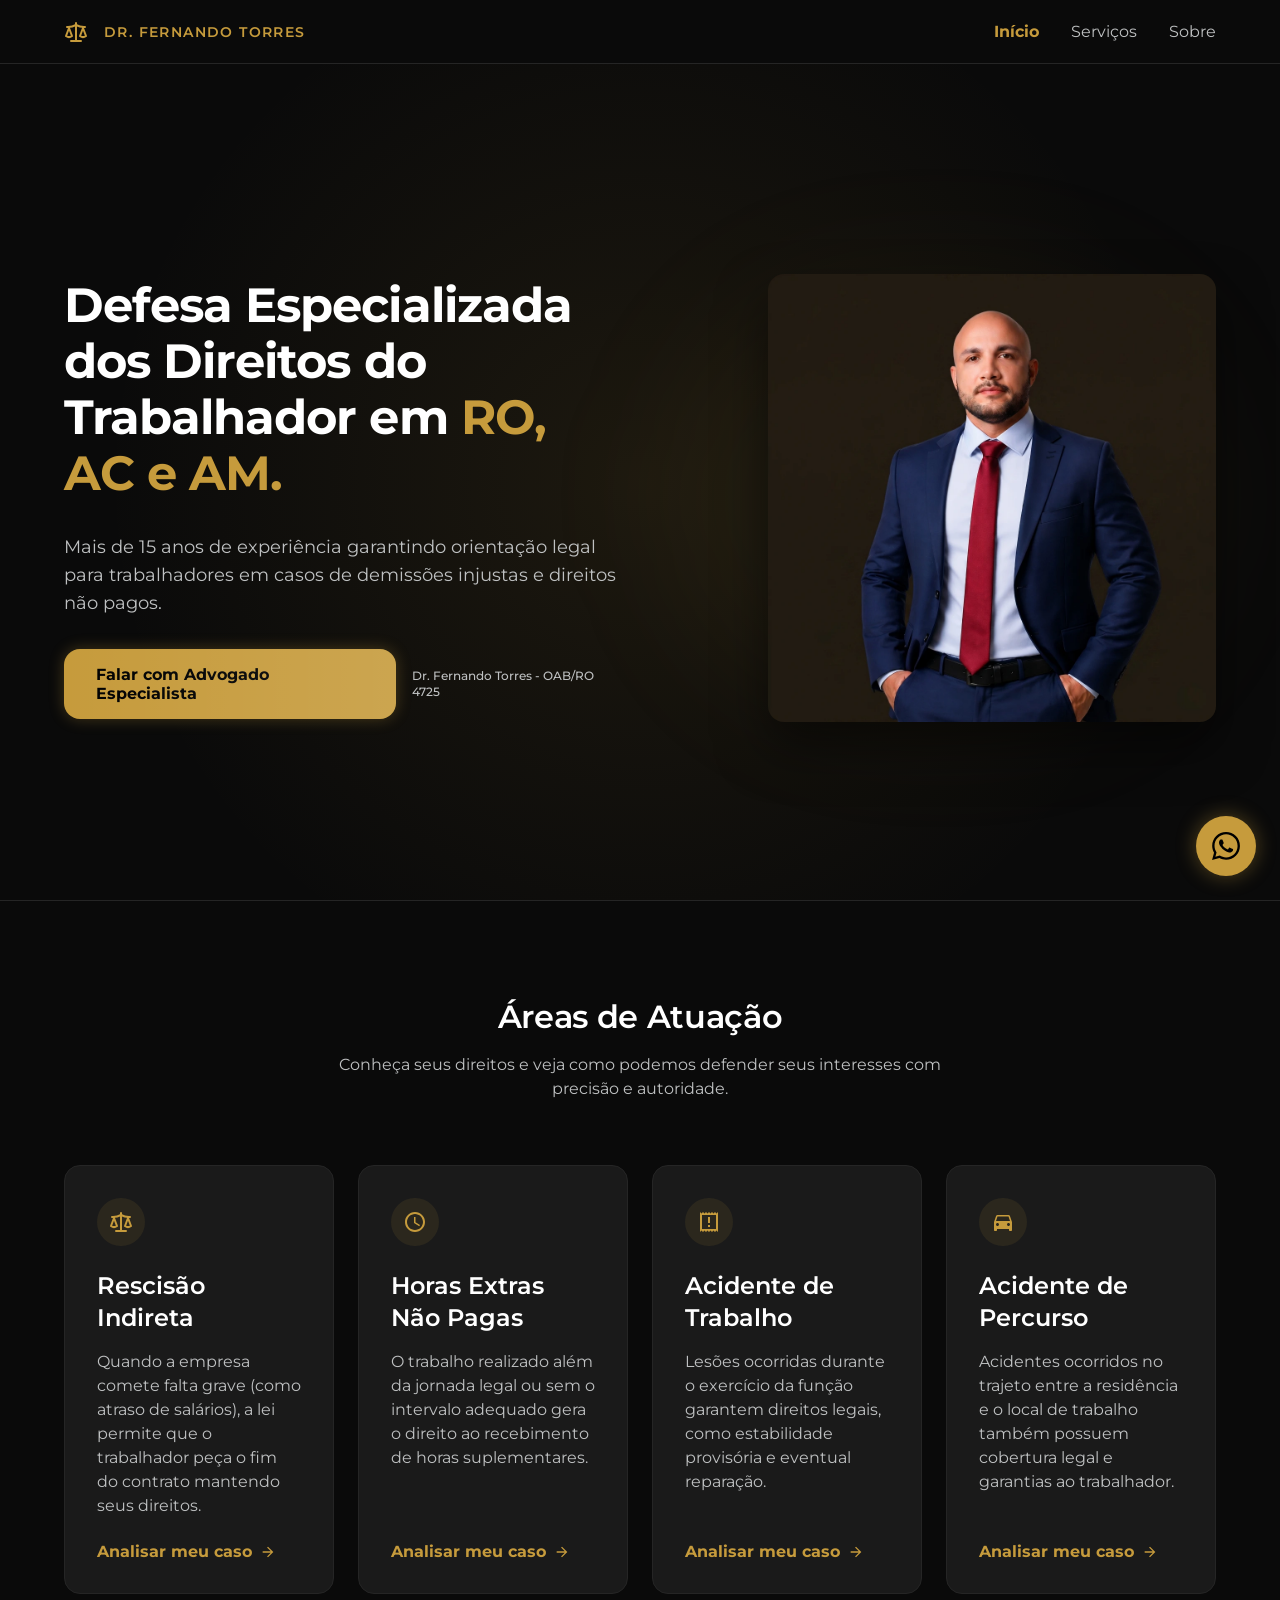
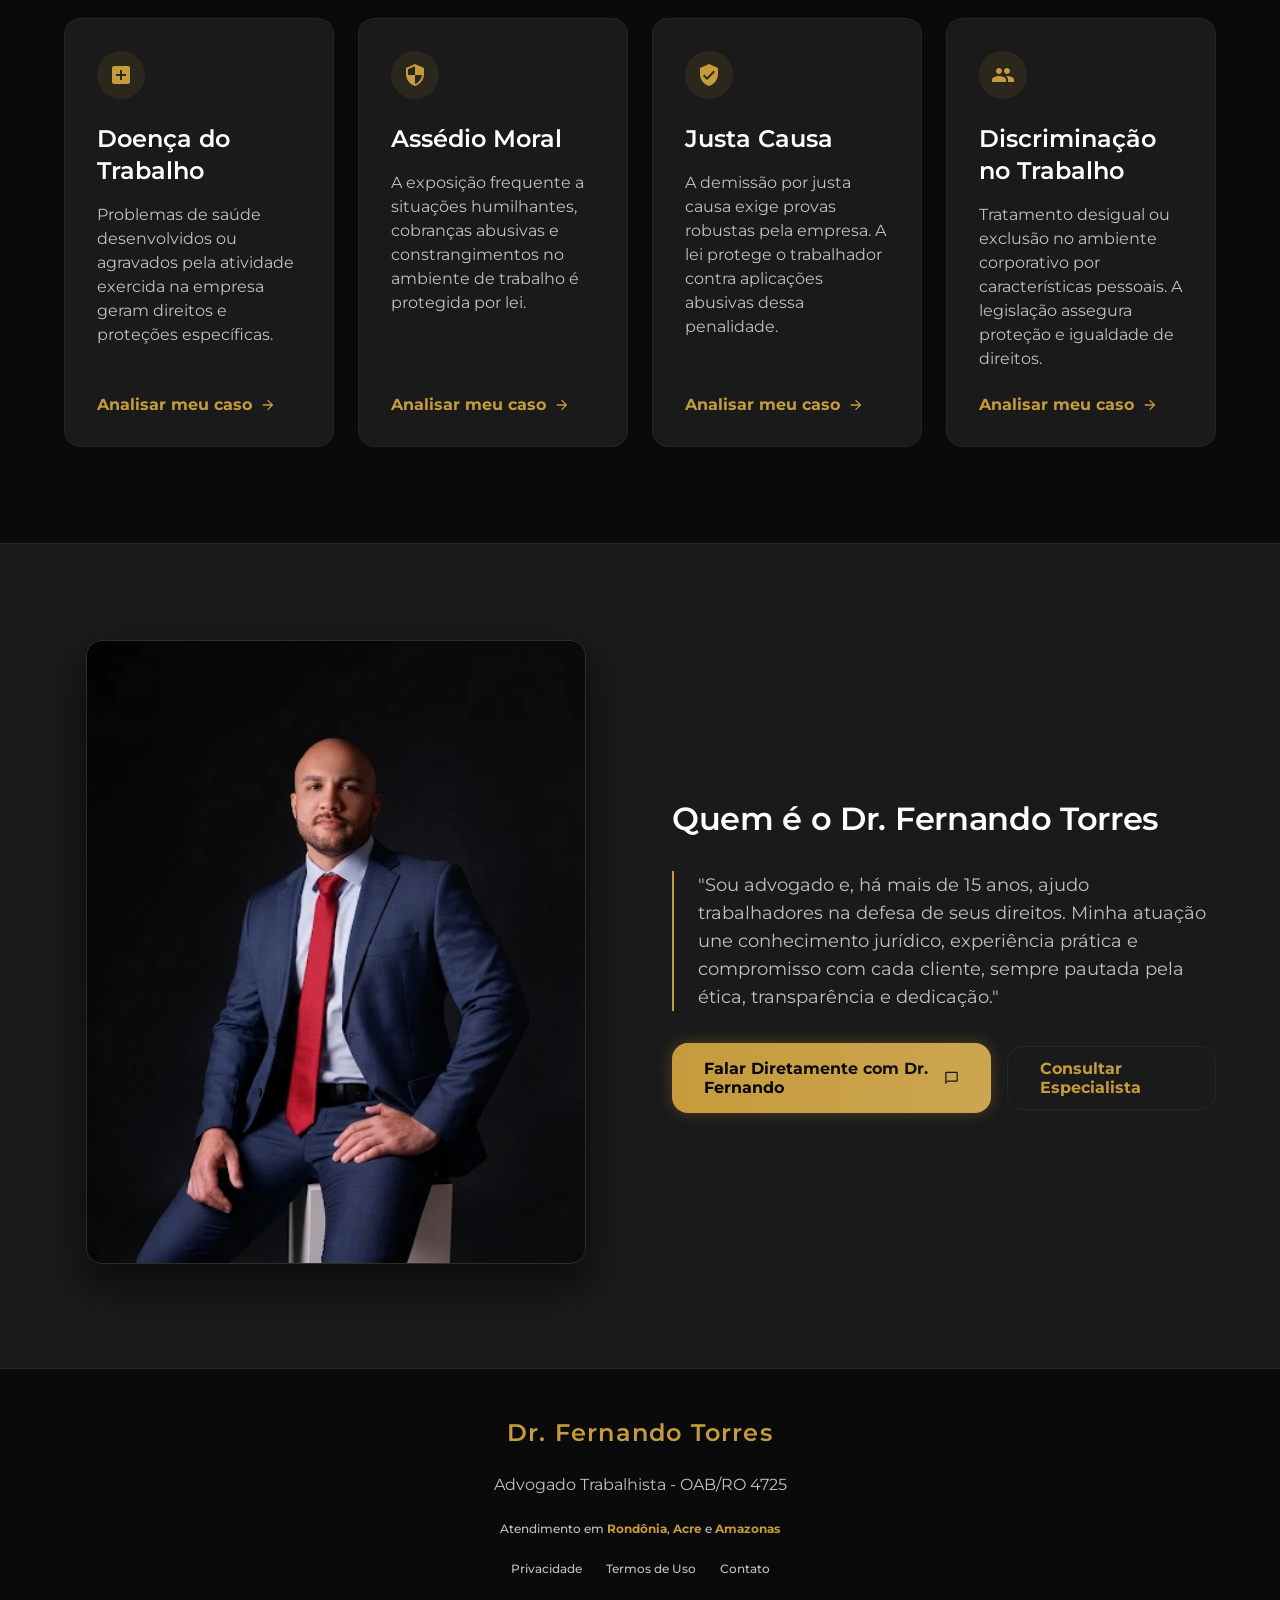
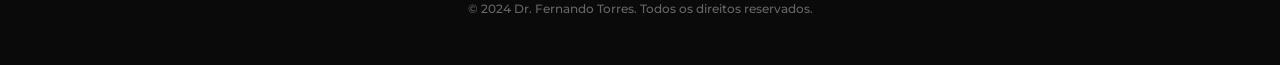
==== commit 93db369e: "melhorias: URLs reais, JSON-LD, preconnect wa.me, área de atuação no footer, acessibilidade" ====
--- a/index.html
+++ b/index.html
@@ -5,8 +5,63 @@
 <meta name="viewport" content="width=device-width, initial-scale=1.0">
 <title>Dr. Fernando Torres - Advogado Trabalhista</title>
 
+<meta name="description" content="Advocacia trabalhista em Rondônia. Dr. Fernando Torres, especialista em direito do trabalho. Rescisão indireta, horas extras, verbas rescisórias e mais.">
+<meta property="og:type" content="website">
+<meta property="og:title" content="Dr. Fernando Torres - Advogado Trabalhista">
+<meta property="og:description" content="Advocacia trabalhista em Rondônia. Especialista em direito do trabalho trabalhista. Rescisão indireta, horas extras e verbas rescisórias.">
+<meta property="og:image" content="https://www.lp.fernandotorresadv.com/img/hero.webp">
+<meta property="og:image:width" content="1200">
+<meta property="og:image:height" content="630">
+<meta property="og:url" content="https://www.lp.fernandotorresadv.com">
+<meta property="og:locale" content="pt_BR">
+<meta name="twitter:card" content="summary_large_image">
+<meta name="twitter:title" content="Dr. Fernando Torres - Advogado Trabalhista">
+<meta name="twitter:description" content="Advocacia trabalhista em Rondônia. Dr. Fernando Torres, especialista em direito do trabalho.">
+<meta name="twitter:image" content="https://www.lp.fernandotorresadv.com/img/hero.webp">
+
+<link rel="preconnect" href="https://wa.me">
+
+<!-- Structured Data: LegalService + Attorney -->
+<script type="application/ld+json">
+{
+  "@context": "https://schema.org",
+  "@type": ["LegalService", "Attorney"],
+  "name": "Dr. Fernando Torres - Advogado Trabalhista",
+  "description": "Advocacia trabalhista em Rondônia. Especialista em direito do trabalho com mais de 15 anos de experiência.",
+  "url": "https://www.lp.fernandotorresadv.com",
+  "image": "https://www.lp.fernandotorresadv.com/img/hero.webp",
+  "telephone": "+556992320246",
+  "contactPoint": {
+    "@type": "ContactPoint",
+    "telephone": "+556992320246",
+    "contactType": "customer service",
+    "availableLanguage": ["Portuguese"]
+  },
+  "areaServed": [
+    { "@type": "State", "name": "Rondônia" },
+    { "@type": "State", "name": "Acre" },
+    { "@type": "State", "name": "Amazonas" }
+  ],
+  "hasCredential": {
+    "@type": "EducationalOccupationalCredential",
+    "credentialCategory": "OAB",
+    "name": "OAB/RO 4725"
+  },
+  "priceRange": "$$",
+  "openingHoursSpecification": {
+    "@type": "OpeningHoursSpecification",
+    "dayOfWeek": ["Monday", "Tuesday", "Wednesday", "Thursday", "Friday"],
+    "opens": "08:00",
+    "closes": "18:00"
+  },
+  "sameAs": [
+    "https://wa.me/556992320246"
+  ]
+}
+</script>
+
 <!-- Favicon inline SVG - zero requisições -->
-<link rel="icon" href="data:image/svg+xml,%3Csvg xmlns='http://www.w3.org/2000/svg' viewBox='0 0 24 24' fill='%23C69B3C'%3E%3Cpath d='M12 2L2 7v2h20V7L12 2zm-1 10h2v5h-2v-5zm-6 5h14v2H5v-2z'/%3E%3C/svg%3E">
+<link rel="icon" href="data:image/svg+xml,%3Csvg xmlns='http://www.w3.org/2000/svg' viewBox='0 0 24 24' fill='none' stroke='%23C69B3C' stroke-width='2' stroke-linecap='round' stroke-linejoin='round'%3E%3Cpath d='M12 3v18'/%3E%3Cpath d='m19 8 3 8a5 5 0 0 1-6 0zV7'/%3E%3Cpath d='M3 7h1a17 17 0 0 0 8-2 17 17 0 0 0 8 2h1'/%3E%3Cpath d='m5 8 3 8a5 5 0 0 1-6 0zV7'/%3E%3Cpath d='M7 21h10'/%3E%3C/svg%3E">
 
 <!-- CSS Crítico Inline (header + hero) -->
 <style>
@@ -133,8 +188,8 @@
 @keyframes pulse-subtle{0%,100%{transform:scale(1)}50%{transform:scale(1.02)}}
 .btn-pulse{animation:pulse-subtle 2s ease-in-out infinite}
 .whatsapp-btn.btn-pulse{animation:pulse-subtle 2s ease-in-out infinite;transform-origin:center}
-.mobile-menu{position:fixed;top:4rem;left:0;right:0;bottom:0;background:var(--surface-container-lowest);display:flex;flex-direction:column;align-items:center;justify-content:center;gap:2rem;z-index:40;transform:translateX(100%);transition:transform .3s cubic-bezier(.16,1,.3,1)}.mobile-menu.open{transform:translateX(0)}
-.mobile-menu a{font-size:1.25rem;font-weight:600;color:var(--on-background);text-decoration:none}</style>
+.mobile-menu{position:fixed;top:4.5rem;right:1rem;min-width:200px;background:var(--surface-container-lowest);border:1px solid var(--outline-variant);border-radius:12px;padding:0.75rem;display:flex;flex-direction:column;gap:0.25rem;z-index:40;box-shadow:0 8px 24px rgba(0,0,0,0.3);transform:translateX(120%);opacity:0;transition:transform .35s cubic-bezier(.16,1,.3,1),opacity .35s ease}.mobile-menu.open{transform:translateX(0);opacity:1}
+.mobile-menu a{font-size:1rem;font-weight:500;color:var(--on-background);text-decoration:none;padding:0.5rem 0.75rem;border-radius:8px;transition:background .2s;display:block}.mobile-menu a:hover{background:var(--surface-container-high)}.menu-backdrop{position:fixed;inset:0;background:rgba(0,0,0,0.25);z-index:39;opacity:0;pointer-events:none;transition:opacity .35s ease}.menu-backdrop.show{opacity:1;pointer-events:auto}</style>
 
 <!-- Preload CSS completo (não bloqueante) -->
 <link rel="preload" href="style.css" as="style" onload="this.onload=null;this.rel='stylesheet'">
@@ -156,20 +211,21 @@
   <button class="md:hidden text-primary" aria-label="Menu" onclick="toggleMenu()">
     <svg width="24" height="24" viewBox="0 0 24 24" fill="currentColor"><path d="M3 6h18v2H3V6zm0 5h18v2H3v-2zm0 5h18v2H3v-2z"/></svg>
   </button>
-  <nav class="hidden md:flex gap-8">
+  <nav class="hidden md:flex gap-8" aria-label="Navegação principal">
     <a class="text-primary font-bold transition-colors" href="#inicio">Início</a>
     <a class="text-on-surface-variant transition-colors" href="#servicos">Serviços</a>
     <a class="text-on-surface-variant transition-colors" href="#sobre">Sobre</a>
   </nav>
-  <nav class="mobile-menu md:hidden" id="mobileMenu">
+  <nav class="mobile-menu md:hidden" id="mobileMenu" aria-label="Navegação mobile">
     <a href="#inicio" onclick="toggleMenu()">Início</a>
     <a href="#servicos" onclick="toggleMenu()">Serviços</a>
     <a href="#sobre" onclick="toggleMenu()">Sobre</a>
   </nav>
+  <div class="menu-backdrop md:hidden" id="menuBackdrop" onclick="toggleMenu()"></div>
 </header>
 
 <!-- Main -->
-<main class="flex-grow pt-16">
+<main class="flex-grow pt-16" role="main">
   <!-- Hero Section -->
   <section class="hero-section relative pt-8 lg:pt-24 px-margin-mobile md:px-margin-desktop overflow-hidden" id="inicio">
     <div class="absolute inset-0 z-0 opacity-10" style="background-image:radial-gradient(circle at center,#c69b3c 0%,transparent 70%)"></div>
@@ -321,9 +377,10 @@
 </main>
 
 <!-- Footer -->
-<footer>
+<footer role="contentinfo">
   <div class="text-primary font-bold text-headline-md tracking-wider">Dr. Fernando Torres</div>
   <p class="text-body-md text-on-surface-variant">Advogado Trabalhista - OAB/RO 4725</p>
+  <p class="text-label-md text-on-surface-variant">Atendimento em <strong class="text-primary">Rondônia</strong>, <strong class="text-primary">Acre</strong> e <strong class="text-primary">Amazonas</strong></p>
   <div class="flex gap-6 text-label-md">
     <a class="text-on-surface-variant transition-colors" href="#">Privacidade</a>
     <a class="text-on-surface-variant transition-colors" href="#">Termos de Uso</a>
@@ -351,7 +408,7 @@
 
 <script>
 setTimeout(function(){var n=document.getElementById('notification-toast');n&&n.classList.add('show')},5000)
-function toggleMenu(){document.getElementById('mobileMenu').classList.toggle('open')}
+function toggleMenu(){document.getElementById('mobileMenu').classList.toggle('open');document.getElementById('menuBackdrop').classList.toggle('show')}
 </script>
 </body>
 </html>
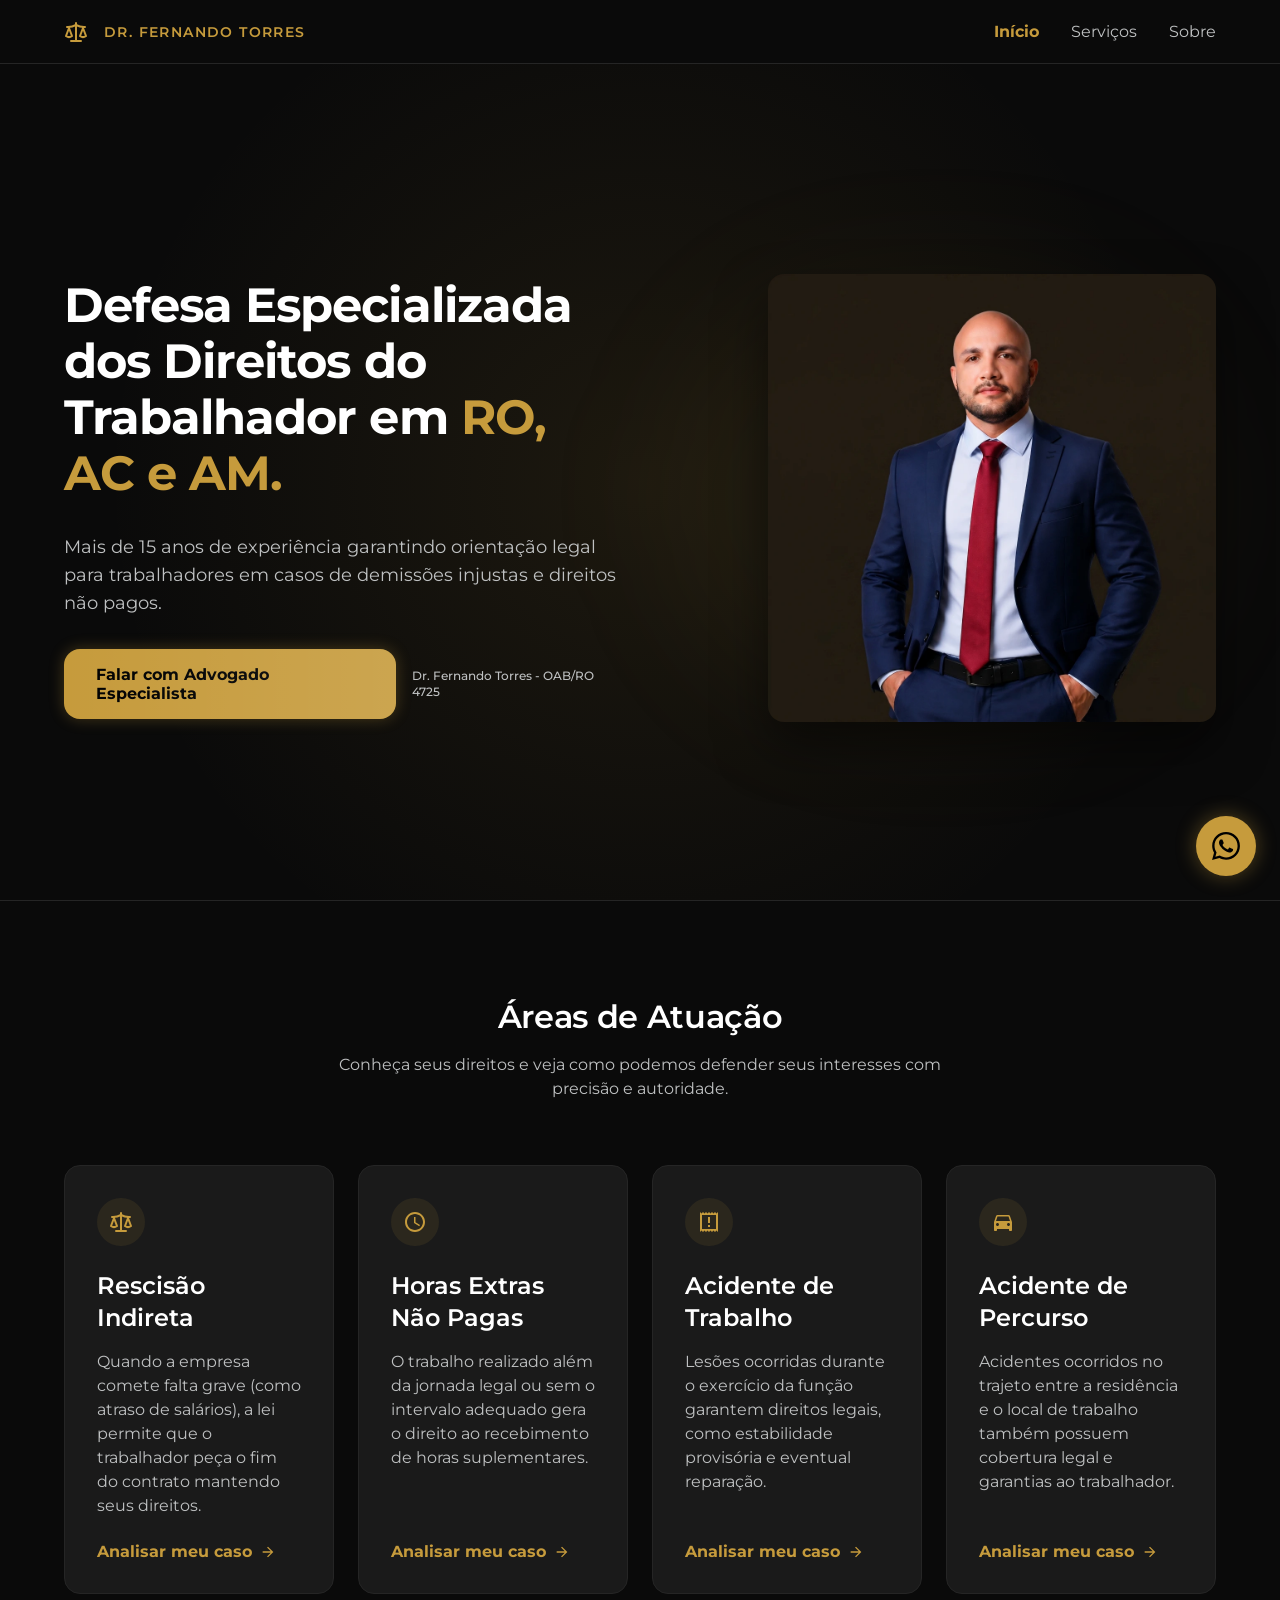
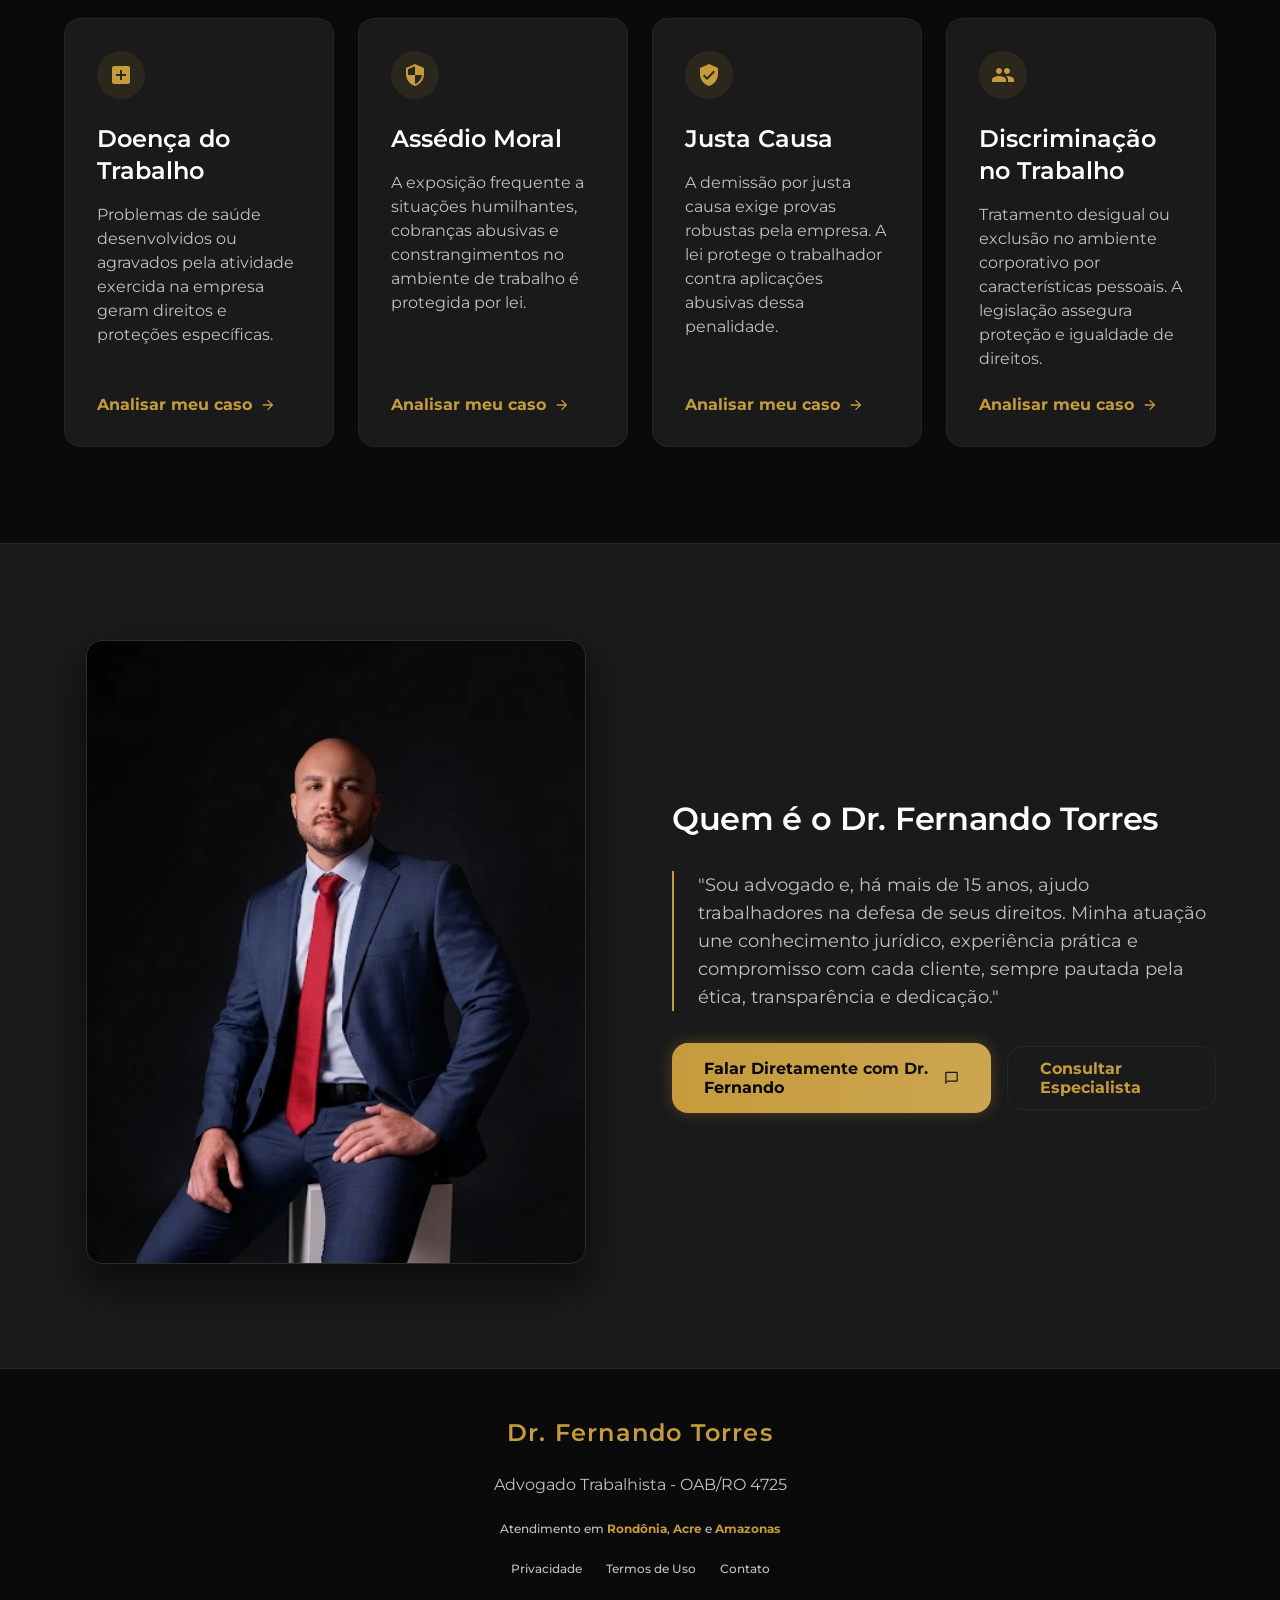
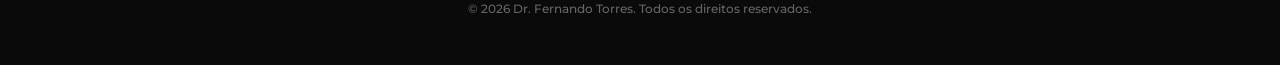
==== commit d63febdb: "chore: update copyright year to 2026 in footer files" ====
--- a/index.html
+++ b/index.html
@@ -386,7 +386,7 @@
     <a class="text-on-surface-variant transition-colors" href="#">Termos de Uso</a>
     <a class="text-on-surface-variant transition-colors" href="#">Contato</a>
   </div>
-  <p class="text-label-md" style="color:rgba(191,193,194,0.5)">&copy; 2024 Dr. Fernando Torres. Todos os direitos reservados.</p>
+  <p class="text-label-md" style="color:rgba(191,193,194,0.5)">&copy; 2026 Dr. Fernando Torres. Todos os direitos reservados.</p>
 </footer>
 
 <!-- Floating Notification Toast -->
